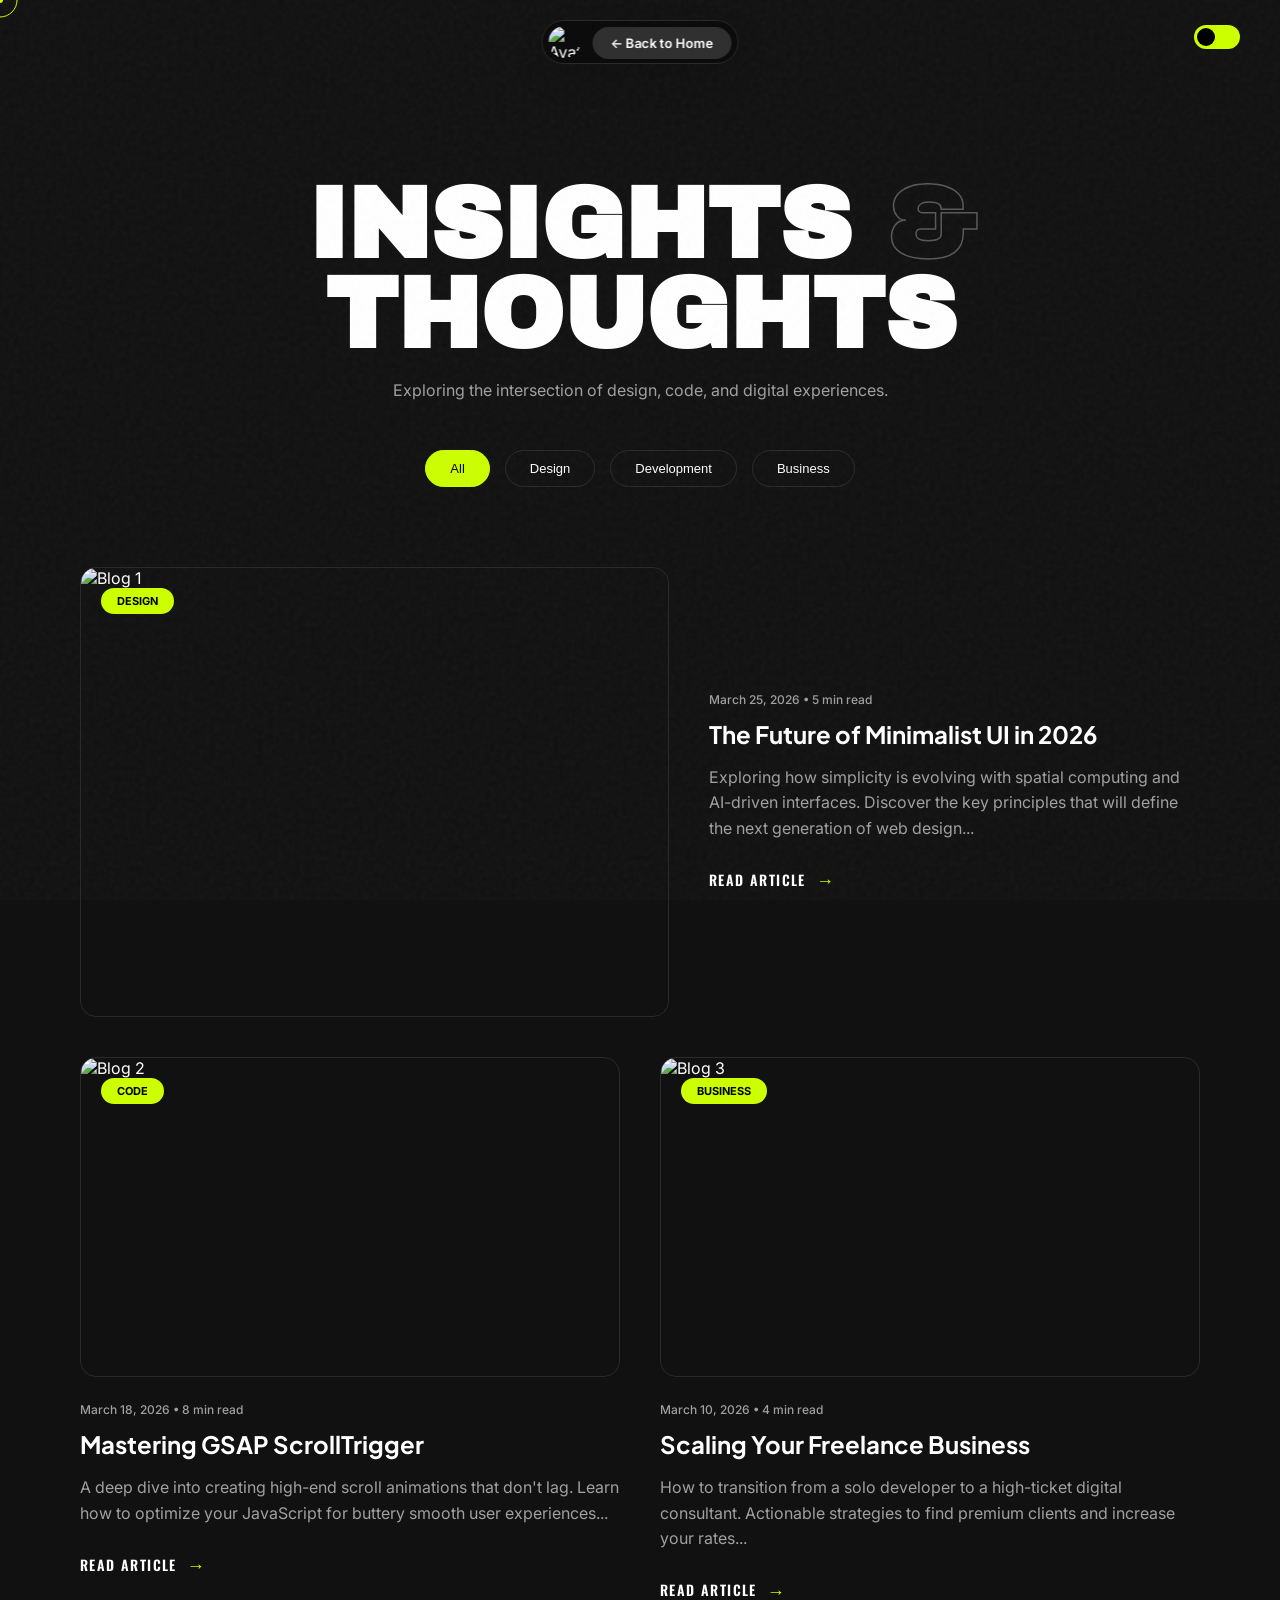
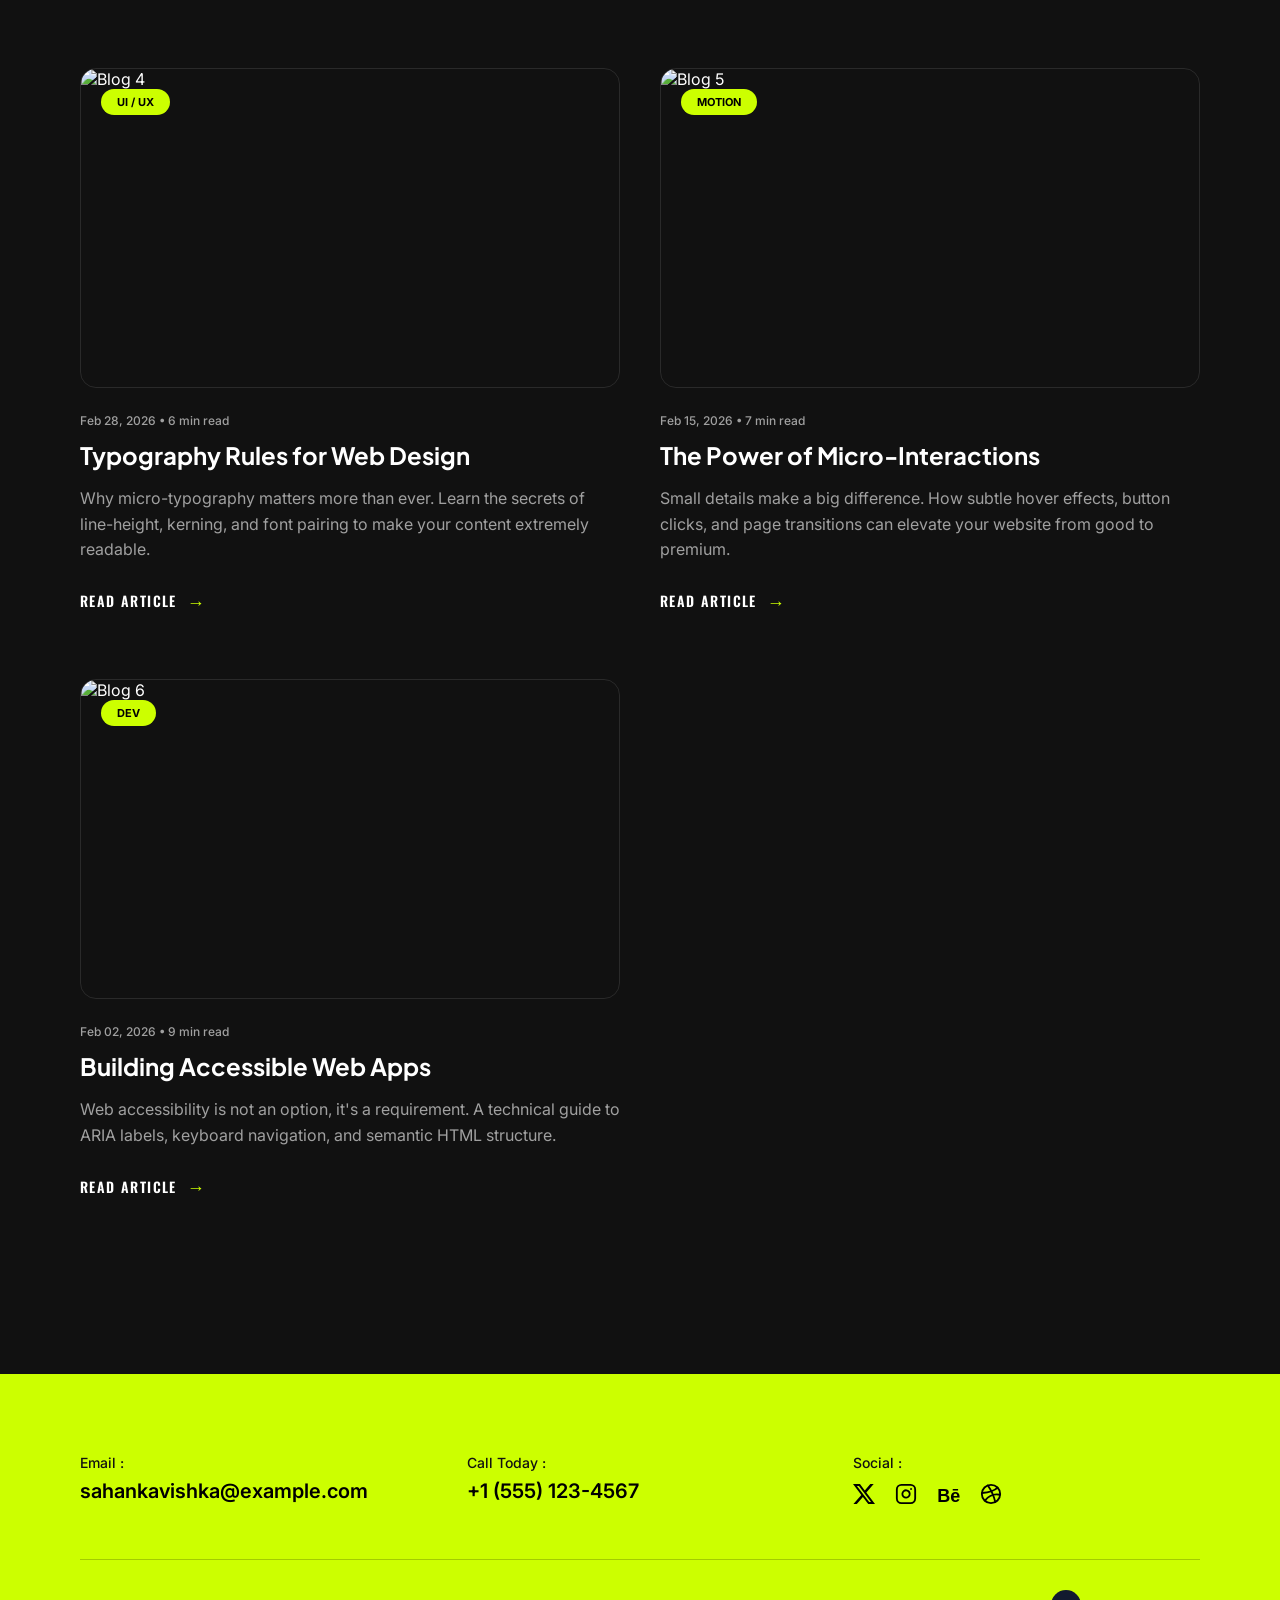
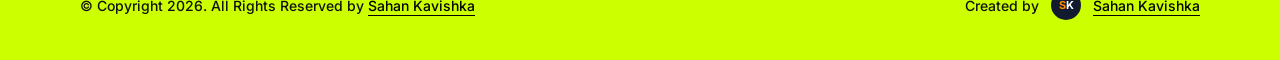
==== blog.html @ ff22c705 "version 0.1" ====
<!DOCTYPE html>
<html lang="en">
<head>
  <meta charset="UTF-8">
  <meta name="viewport" content="width=device-width, initial-scale=1.0">
  <title>Blog | Insights & Thoughts</title>
  
  <link rel="preconnect" href="https://fonts.googleapis.com" />
  <link rel="preconnect" href="https://fonts.gstatic.com" crossorigin />
  <link href="https://fonts.googleapis.com/css2?family=Archivo+Black&family=Inter:wght@400;500;600&family=Plus+Jakarta+Sans:wght@500;600;700&display=swap" rel="stylesheet">
  <link href="https://fonts.googleapis.com/css2?family=Oswald:wght@500;600&display=swap" rel="stylesheet" />
  <link rel="stylesheet" href="https://unpkg.com/lenis@1.1.13/dist/lenis.css">

  <style>
    /* ===================================================================
       1. VARIABLES & BASE STYLES
       =================================================================== */
    :root {
      --bg: #111111;
      --bg-secondary: #1A1A1A;
      --text-primary: #FFFFFF;
      --text-secondary: #A0A0A0;
      --accent: #CCFF00;
      --border: #2A2A2A;
      --nav-bg: rgba(10, 10, 10, 0.8);
      --nav-hover-bg: rgba(255, 255, 255, 0.1);
      --nav-active-bg: rgba(255, 255, 255, 0.15);
      --toggle-track: var(--accent);
      --toggle-thumb: #000000;
    }

    body.light-mode {
      --bg: #FFFFFF;
      --bg-secondary: #F5F5F5;
      --text-primary: #111111;
      --text-secondary: #555555;
      --accent: #88BB00;
      --border: #E0E0E0;
      --nav-bg: rgba(255, 255, 255, 0.8);
      --nav-hover-bg: rgba(0, 0, 0, 0.05);
      --nav-active-bg: rgba(0, 0, 0, 0.1);
      --toggle-track: #E0E0E0;
      --toggle-thumb: #FFFFFF;
    }

    *, *::before, *::after { box-sizing: border-box; margin: 0; padding: 0; }
    
    html, body { 
      background-color: var(--bg); 
      color: var(--text-primary); 
      font-family: 'Inter', sans-serif; 
      overflow-x: hidden; /* 🚨 තිරයෙන් එළියට පනින එක නවත්වනවා */
      width: 100%; 
      cursor: none !important; 
      transition: background-color 0.4s ease, color 0.4s ease; 
    }
    
    a, button { cursor: none !important; text-decoration: none; color: inherit; }
    .container { max-width: 1200px; margin: 0 auto; padding: 0 40px; width: 100%; }

    /* Background Noise */
    body::before { content: ""; position: fixed; top: 0; left: 0; width: 100vw; height: 100vh; background-image: url("data:image/svg+xml,%3Csvg viewBox='0 0 200 200' xmlns='http://www.w3.org/2000/svg'%3E%3Cfilter id='noiseFilter'%3E%3CfeTurbulence type='fractalNoise' baseFrequency='0.85' numOctaves='3' stitchTiles='stitch'/%3E%3C/filter%3E%3Crect width='100%25' height='100%25' filter='url(%23noiseFilter)' opacity='0.04'/%3E%3C/svg%3E"); pointer-events: none; z-index: 1; }

    /* ===================================================================
       2. CURSOR & THEME TOGGLE
       =================================================================== */
    #cursor { position: fixed; width: 35px; height: 35px; border: 1.5px solid var(--accent); border-radius: 50%; pointer-events: none; z-index: 999999; transform: translate(-50%, -50%); transition: width 0.3s, border-color 0.4s; }
    #cursor-dot { position: fixed; width: 6px; height: 6px; background: var(--accent); border-radius: 50%; pointer-events: none; z-index: 1000000; transform: translate(-50%, -50%); }
    .fixed-theme-toggle { position: fixed; top: 25px; right: 40px; z-index: 9999; }
    .toggle-track { width: 46px; height: 24px; background-color: var(--toggle-track); border-radius: 100px; position: relative; transition: 0.4s; }
    .toggle-thumb { width: 18px; height: 18px; background-color: var(--toggle-thumb); border-radius: 50%; position: absolute; top: 3px; left: 3px; transition: transform 0.3s, background-color 0.4s; }
    body.light-mode .toggle-thumb { transform: translateX(22px); }

    /* ===================================================================
       3. NAVBARS
       =================================================================== */
    .nav-full, .nav-compact { position: fixed; top: 20px; left: 50%; transform: translateX(-50%); background: var(--nav-bg); backdrop-filter: blur(20px); -webkit-backdrop-filter: blur(20px); border: 1px solid var(--border); border-radius: 100px; display: flex; align-items: center; z-index: 9999; box-shadow: 0 15px 35px rgba(0, 0, 0, 0.1); transition: 0.4s; }
    .nav-full { padding: 5px 6px; gap: 12px; }
    .nav-compact { padding: 5px 14px 5px 6px; gap: 12px; opacity: 0; pointer-events: none; }
    .nav-avatar { width: 32px; height: 32px; border-radius: 50%; overflow: hidden; }
    .nav-avatar img { width: 100%; height: 100%; object-fit: cover; }
    .nav-links a { font-family: 'Inter', sans-serif; font-size: 13px; font-weight: 600; color: var(--text-primary); padding: 8px 18px; border-radius: 100px; transition: 0.3s; }
    .nav-links a:hover { background: var(--nav-hover-bg); }
    .nav-links a.active { background: var(--nav-active-bg); }
    .nav-status { font-size: 12.5px; font-weight: 600; color: var(--text-primary); display: flex; align-items: center; gap: 8px; }
    .status-dot { width: 7px; height: 7px; background: var(--accent); border-radius: 50%; box-shadow: 0 0 10px var(--accent); }

    /* ===================================================================
       4. BLOG HERO
       =================================================================== */
    .blog-hero { padding: 180px 0 80px; text-align: center; }
    .blog-main-title { font-family: 'Archivo Black', sans-serif; font-size: clamp(35px, 8vw, 100px); line-height: 0.9; margin-bottom: 20px; color: var(--text-primary); }
    .text-outline { -webkit-text-stroke: 1.5px rgba(255, 255, 255, 0.3); color: transparent !important; transition: 0.4s; }
    body.light-mode .text-outline { -webkit-text-stroke: 2px rgba(0, 0, 0, 0.8); }
    .blog-hero-sub { color: var(--text-secondary); max-width: 500px; margin: 0 auto 50px; font-size: 16px; }
    .blog-filters { display: flex; justify-content: center; gap: 15px; flex-wrap: wrap; }
    .filter-btn { padding: 10px 24px; border-radius: 50px; border: 1px solid var(--border); background: transparent; color: var(--text-primary); font-size: 13px; font-weight: 500; transition: all 0.3s; }
    .filter-btn:hover, .filter-btn.active { background: var(--accent); color: #000 !important; border-color: var(--accent); }

    /* ===================================================================
       5. BLOG GRID (Now with 6 Posts & Fixed Scroll)
       =================================================================== */
    .blog-grid-section { padding-bottom: 100px; position: relative; z-index: 2; width: 100%; }
    .blog-grid { display: grid; grid-template-columns: repeat(2, 1fr); gap: 40px; width: 100%; }
    .blog-card { display: flex; flex-direction: column; transition: 0.4s; width: 100%; }
    .blog-card:hover { transform: translateY(-5px); }
    .blog-card.featured { grid-column: span 2; display: grid; grid-template-columns: 1.2fr 1fr; gap: 40px; align-items: center; }
    
    .blog-img-wrap { width: 100%; height: 320px; border-radius: 16px; overflow: hidden; position: relative; border: 1px solid var(--border); transition: 0.4s; }
    .blog-card.featured .blog-img-wrap { height: 450px; }
    .blog-img-wrap img { width: 100%; height: 100%; object-fit: cover; transition: 0.8s ease; }
    .blog-card:hover img { transform: scale(1.05); }
    
    .blog-tag { position: absolute; top: 20px; left: 20px; background: var(--accent); color: #000 !important; padding: 6px 16px; border-radius: 50px; font-size: 11px; font-weight: 700; text-transform: uppercase; }
    
    .blog-info { padding: 25px 0; width: 100%; }
    .blog-date { font-size: 12px; color: var(--text-secondary); margin-bottom: 12px; display: block; font-weight: 500; }
    .blog-title { font-family: 'Plus Jakarta Sans', sans-serif; font-size: 24px; font-weight: 700; line-height: 1.3; margin-bottom: 15px; transition: 0.3s; word-wrap: break-word; color: var(--text-primary); }
    .blog-card:hover .blog-title { color: var(--accent); }
    .blog-excerpt { color: var(--text-secondary); margin-bottom: 25px; line-height: 1.6; display: -webkit-box; -webkit-line-clamp: 3; line-clamp: 3; -webkit-box-orient: vertical; overflow: hidden; }
    .read-more-btn { font-family: 'Oswald', sans-serif; font-size: 14px; font-weight: 600; text-transform: uppercase; letter-spacing: 0.1em; display: inline-flex; align-items: center; gap: 10px; color: var(--text-primary); }
    .read-more-btn span { color: var(--accent); transition: transform 0.3s; font-size: 18px; }
    .read-more-btn:hover span { transform: translateX(8px); }

    /* ===================================================================
       6. FULL PREMIUM FOOTER
       =================================================================== */
    .footer-neon { background-color: var(--accent); color: #111 !important; padding: 80px 0 40px; position: relative; z-index: 2; margin-top: 50px; display: block; }
    .footer-neon p, .footer-neon span { color: #111 !important; }
    .footer-top-grid { display: grid; grid-template-columns: repeat(3, 1fr); gap: 40px; margin-bottom: 50px; }
    .footer-block { display: flex; flex-direction: column; gap: 8px; }
    .footer-label { font-size: 14px; color: rgba(0, 0, 0, 0.6) !important; font-weight: 500; }
    .footer-link { font-size: 20px; font-weight: 600; color: #000 !important; transition: opacity 0.3s ease; }
    .footer-link:hover { opacity: 0.6; }
    
    .footer-social-icons { display: flex; gap: 20px; align-items: center; margin-top: 4px; }
    .footer-social-icons a { color: #000 !important; transition: transform 0.3s ease; }
    .footer-social-icons a:hover { transform: translateY(-4px); }
    
    .footer-divider { width: 100%; height: 1px; background-color: rgba(0, 0, 0, 0.2); margin-bottom: 30px; }
    .footer-bottom-flex { display: flex; justify-content: space-between; align-items: center; flex-wrap: wrap; gap: 20px; }
    .footer-copy, .footer-creator { font-size: 14px; font-weight: 500; margin-bottom: 0 !important; }
    .footer-copy a, .footer-creator a { color: #000 !important; text-decoration: underline; text-underline-offset: 4px; transition: 0.3s; }
    .footer-copy a:hover, .footer-creator a:hover { opacity: 0.6; }
    .footer-creator { display: flex; align-items: center; gap: 12px; }
    .creator-badge { width: 30px; height: 30px; background-color: #121A2F; color: #fff !important; border-radius: 50%; display: flex; align-items: center; justify-content: center; font-size: 11px; font-weight: 700; }
    .creator-badge span { color: #FF8A00 !important; }

    /* ===================================================================
       7. MOBILE FIXES (Scroll Fix included)
       =================================================================== */
    @media (max-width: 900px) {
      .blog-grid { grid-template-columns: 1fr !important; gap: 60px; }
      .blog-card.featured { grid-template-columns: 1fr !important; gap: 20px; grid-column: auto; }
      .blog-card.featured .blog-img-wrap { height: 300px; }
      .footer-top-grid { grid-template-columns: 1fr; }
      .footer-bottom-flex { flex-direction: column; align-items: flex-start; }
    }

    @media (max-width: 768px) {
      #cursor, #cursor-dot { display: none !important; }
      html, body, a, button { cursor: auto !important; }
      .container { padding: 0 20px; }
      
      .fixed-theme-toggle { top: 85px !important; right: 20px !important; transform: scale(0.9); }
      .nav-full { padding: 5px 14px; width: auto; justify-content: space-between; }
      .nav-links a { font-size: 13px; padding: 8px 16px; }
      
      .blog-hero { padding-top: 140px; padding-bottom: 50px; }
      .blog-main-title { font-size: 36px !important; line-height: 1.1; }
      
      .blog-img-wrap { height: 220px; width: 100%; }
      .blog-title { font-size: 20px; }
      
      /* 🚨 Scroll Issue Fixed: Removed 'overflow: hidden' from .blog-grid here */
    }
  </style>
</head>
<body>

  <div id="cursor"></div>
  <div id="cursor-dot"></div>

  <div class="fixed-theme-toggle">
    <div class="toggle-track" id="themeToggle"> 
      <div class="toggle-thumb"></div>
    </div>
  </div>

  <nav class="nav-full" id="nav-full">
    <div class="nav-avatar">
      <img src="https://images.unsplash.com/photo-1599566150163-29194dcaad36?w=100" alt="Avatar">
    </div>
    <div class="nav-links">
      <a href="index.html" class="active">← Back to Home</a>
    </div>
  </nav>

  <nav class="nav-compact" id="nav-compact">
    <div class="nav-avatar">
      <img src="https://images.unsplash.com/photo-1599566150163-29194dcaad36?w=100" alt="Avatar">
    </div>
    <div class="nav-status">
      Available for work <span class="status-dot"></span>
    </div>
  </nav>

  <section class="blog-hero">
    <div class="container">
      <h1 class="blog-main-title">INSIGHTS <span class="text-outline">&</span><br>THOUGHTS</h1>
      <p class="blog-hero-sub">Exploring the intersection of design, code, and digital experiences.</p>
      
      <div class="blog-filters">
        <button class="filter-btn active">All</button>
        <button class="filter-btn">Design</button>
        <button class="filter-btn">Development</button>
        <button class="filter-btn">Business</button>
      </div>
    </div>
  </section>

  <section class="blog-grid-section">
    <div class="container">
      <div class="blog-grid">
        
        <article class="blog-card featured">
          <div class="blog-img-wrap">
            <img src="https://images.unsplash.com/photo-1558655146-d09347e92766?w=1200" alt="Blog 1">
            <span class="blog-tag">Design</span>
          </div>
          <div class="blog-info">
            <span class="blog-date">March 25, 2026 • 5 min read</span>
            <h2 class="blog-title">The Future of Minimalist UI in 2026</h2>
            <p class="blog-excerpt">Exploring how simplicity is evolving with spatial computing and AI-driven interfaces. Discover the key principles that will define the next generation of web design...</p>
            <a href="#" class="read-more-btn">Read Article <span>&#8594;</span></a>
          </div>
        </article>

        <article class="blog-card">
          <div class="blog-img-wrap">
            <img src="https://images.unsplash.com/photo-1498050108023-c5249f4df085?w=800" alt="Blog 2">
            <span class="blog-tag">Code</span>
          </div>
          <div class="blog-info">
            <span class="blog-date">March 18, 2026 • 8 min read</span>
            <h2 class="blog-title">Mastering GSAP ScrollTrigger</h2>
            <p class="blog-excerpt">A deep dive into creating high-end scroll animations that don't lag. Learn how to optimize your JavaScript for buttery smooth user experiences...</p>
            <a href="#" class="read-more-btn">Read Article <span>&#8594;</span></a>
          </div>
        </article>

        <article class="blog-card">
          <div class="blog-img-wrap">
            <img src="https://images.unsplash.com/photo-1559028012-481c04fa702d?w=800" alt="Blog 3">
            <span class="blog-tag">Business</span>
          </div>
          <div class="blog-info">
            <span class="blog-date">March 10, 2026 • 4 min read</span>
            <h2 class="blog-title">Scaling Your Freelance Business</h2>
            <p class="blog-excerpt">How to transition from a solo developer to a high-ticket digital consultant. Actionable strategies to find premium clients and increase your rates...</p>
            <a href="#" class="read-more-btn">Read Article <span>&#8594;</span></a>
          </div>
        </article>

        <article class="blog-card">
          <div class="blog-img-wrap">
            <img src="https://images.unsplash.com/photo-1561070791-2526d30994b5?w=800" alt="Blog 4">
            <span class="blog-tag">UI / UX</span>
          </div>
          <div class="blog-info">
            <span class="blog-date">Feb 28, 2026 • 6 min read</span>
            <h2 class="blog-title">Typography Rules for Web Design</h2>
            <p class="blog-excerpt">Why micro-typography matters more than ever. Learn the secrets of line-height, kerning, and font pairing to make your content extremely readable.</p>
            <a href="#" class="read-more-btn">Read Article <span>&#8594;</span></a>
          </div>
        </article>

        <article class="blog-card">
          <div class="blog-img-wrap">
            <img src="https://images.unsplash.com/photo-1551288049-bebda4e38f71?w=800" alt="Blog 5">
            <span class="blog-tag">Motion</span>
          </div>
          <div class="blog-info">
            <span class="blog-date">Feb 15, 2026 • 7 min read</span>
            <h2 class="blog-title">The Power of Micro-Interactions</h2>
            <p class="blog-excerpt">Small details make a big difference. How subtle hover effects, button clicks, and page transitions can elevate your website from good to premium.</p>
            <a href="#" class="read-more-btn">Read Article <span>&#8594;</span></a>
          </div>
        </article>

        <article class="blog-card">
          <div class="blog-img-wrap">
            <img src="https://images.unsplash.com/photo-1517694712202-14dd9538aa97?w=800" alt="Blog 6">
            <span class="blog-tag">Dev</span>
          </div>
          <div class="blog-info">
            <span class="blog-date">Feb 02, 2026 • 9 min read</span>
            <h2 class="blog-title">Building Accessible Web Apps</h2>
            <p class="blog-excerpt">Web accessibility is not an option, it's a requirement. A technical guide to ARIA labels, keyboard navigation, and semantic HTML structure.</p>
            <a href="#" class="read-more-btn">Read Article <span>&#8594;</span></a>
          </div>
        </article>

      </div>
    </div>
  </section>

  <footer class="footer-neon">
    <div class="container">
      
      <div class="footer-top-grid">
        <div class="footer-block">
          <span class="footer-label">Email :</span>
          <a href="mailto:sahankavishka@example.com" class="footer-link">sahankavishka@example.com</a>
        </div>
        
        <div class="footer-block">
          <span class="footer-label">Call Today :</span>
          <a href="tel:+15551234567" class="footer-link">+1 (555) 123-4567</a>
        </div>
        
        <div class="footer-block">
          <span class="footer-label">Social :</span>
          <div class="footer-social-icons">
            <a href="#" aria-label="X (Twitter)">
              <svg width="22" height="22" viewBox="0 0 24 24" fill="currentColor"><path d="M18.901 1.153h3.68l-8.04 9.19L24 22.846h-7.406l-5.8-7.584-6.638 7.584H.474l8.6-9.83L0 1.154h7.594l5.243 6.932ZM17.61 20.644h2.039L6.486 3.24H4.298Z"/></svg>
            </a>
            <a href="#" aria-label="Instagram">
              <svg width="22" height="22" viewBox="0 0 24 24" fill="none" stroke="currentColor" stroke-width="2" stroke-linecap="round" stroke-linejoin="round"><rect x="2" y="2" width="20" height="20" rx="5" ry="5"></rect><path d="M16 11.37A4 4 0 1 1 12.63 8 4 4 0 0 1 16 11.37z"></path><line x1="17.5" y1="6.5" x2="17.51" y2="6.5"></line></svg>
            </a>
            <a href="#" aria-label="Behance" style="font-weight: 800; font-size: 18px; font-family: sans-serif; text-decoration: none;">Bē</a>
            <a href="#" aria-label="Dribbble">
              <svg width="22" height="22" viewBox="0 0 24 24" fill="none" stroke="currentColor" stroke-width="2" stroke-linecap="round" stroke-linejoin="round"><circle cx="12" cy="12" r="10"></circle><path d="M8.56 2.75c4.37 6.03 6.02 9.42 8.03 17.72"></path><path d="M19.13 5.09C15.22 9.14 10 10.44 2.25 10.94"></path><path d="M21.75 12.84c-6.62-1.41-12.14 1-16.38 6.32"></path></svg>
            </a>
          </div>
        </div>
      </div>

      <div class="footer-divider"></div>

      <div class="footer-bottom-flex">
        <p class="footer-copy">© Copyright 2026. All Rights Reserved by <a href="#">Sahan Kavishka</a></p>
        <div class="footer-creator">
          <span>Created by</span>
          <div class="creator-badge"><span>S</span>K</div>
          <a href="#">Sahan Kavishka</a>
        </div>
      </div>

    </div>
  </footer>

  <script src="https://unpkg.com/split-type"></script>
  <script src="https://cdnjs.cloudflare.com/ajax/libs/gsap/3.12.5/gsap.min.js"></script>
  <script src="https://cdnjs.cloudflare.com/ajax/libs/gsap/3.12.5/ScrollTrigger.min.js"></script>
  <script src="https://unpkg.com/lenis@1.1.13/dist/lenis.min.js"></script>

  <script>
    // 1. Initialize Lenis Smooth Scroll
    const lenis = new Lenis({ autoRaf: true, duration: 1.2, easing: (t) => Math.min(1, 1.001 - Math.pow(2, -10 * t)) });
    lenis.on('scroll', ScrollTrigger.update);
    gsap.ticker.add((time) => { lenis.raf(time * 1000) });
    gsap.ticker.lagSmoothing(0, 0);

    // 2. Custom Cursor
    const cursor = document.getElementById('cursor');
    const cursorDot = document.getElementById('cursor-dot');
    if(window.innerWidth > 768 && cursor && cursorDot) {
      window.addEventListener('mousemove', (e) => {
        gsap.to(cursorDot, { x: e.clientX, y: e.clientY, duration: 0.1, ease: "power2.out" });
        gsap.to(cursor, { x: e.clientX, y: e.clientY, duration: 0.5, ease: "power3.out" });
      });
      document.querySelectorAll('a, button').forEach(el => {
        el.addEventListener('mouseenter', () => { gsap.to(cursor, { scale: 1.6, backgroundColor: "rgba(204, 255, 0, 0.1)", borderColor: "transparent", duration: 0.3 }); });
        el.addEventListener('mouseleave', () => { gsap.to(cursor, { scale: 1, backgroundColor: "transparent", borderColor: "var(--accent)", duration: 0.3 }); });
      });
    }

    // 3. Theme Toggle Logic
    const themeToggle = document.getElementById('themeToggle');
    let isLightMode = localStorage.getItem('theme') === 'light';
    if (isLightMode) { document.body.classList.add('light-mode'); }
    
    themeToggle.addEventListener('click', () => {
      isLightMode = !isLightMode;
      if (isLightMode) {
        document.body.classList.add('light-mode');
        localStorage.setItem('theme', 'light');
      } else {
        document.body.classList.remove('light-mode');
        localStorage.setItem('theme', 'dark');
      }
    });

    // 4. Navbar Logic
    const navFull = document.getElementById('nav-full');
    const navCompact = document.getElementById('nav-compact');
    gsap.set([navFull, navCompact], { xPercent: -50, left: "50%" });
    gsap.set(navCompact, { y: -100, autoAlpha: 0 });
    gsap.fromTo(navFull, { y: -100, opacity: 0 }, { y: 0, opacity: 1, duration: 1.5, ease: 'expo.out', delay: 0.2 });

    ScrollTrigger.create({
      start: 'top top', end: 99999,
      onUpdate: (self) => {
        if (window.scrollY < 50) {
          gsap.to(navFull, { y: 0, autoAlpha: 1, duration: 0.5, ease: 'expo.out', overwrite: 'auto' });
          gsap.to(navCompact, { y: -100, autoAlpha: 0, duration: 0.5, ease: 'expo.out', overwrite: 'auto' });
        } else if (self.direction === 1) { 
          gsap.to(navFull, { y: -100, autoAlpha: 0, duration: 0.5, ease: 'expo.out', overwrite: 'auto' });
          gsap.to(navCompact, { y: 0, autoAlpha: 1, duration: 0.5, ease: 'expo.out', overwrite: 'auto' });
        } else if (self.direction === -1) { 
          gsap.to(navFull, { y: 0, autoAlpha: 1, duration: 0.5, ease: 'expo.out', overwrite: 'auto' });
          gsap.to(navCompact, { y: -100, autoAlpha: 0, duration: 0.5, ease: 'expo.out', overwrite: 'auto' });
        }
      }
    });

    // 5. Entrance Animations
    window.addEventListener("load", () => {
      const title = new SplitType('.blog-main-title', { types: 'chars' });
      gsap.from(title.chars, { y: 60, opacity: 0, rotateX: -80, stagger: 0.03, duration: 1, ease: 'expo.out', delay: 0.2 });
      gsap.from('.blog-hero-sub, .blog-filters', { opacity: 0, y: 20, duration: 1, stagger: 0.2, ease: 'power2.out', delay: 0.6 });
      
      gsap.from('.blog-card', {
        scrollTrigger: { trigger: '.blog-grid', start: 'top 85%' },
        y: 60, opacity: 0, stagger: 0.15, duration: 1.2, ease: 'power3.out'
      });
    });
  </script>
</body>
</html>
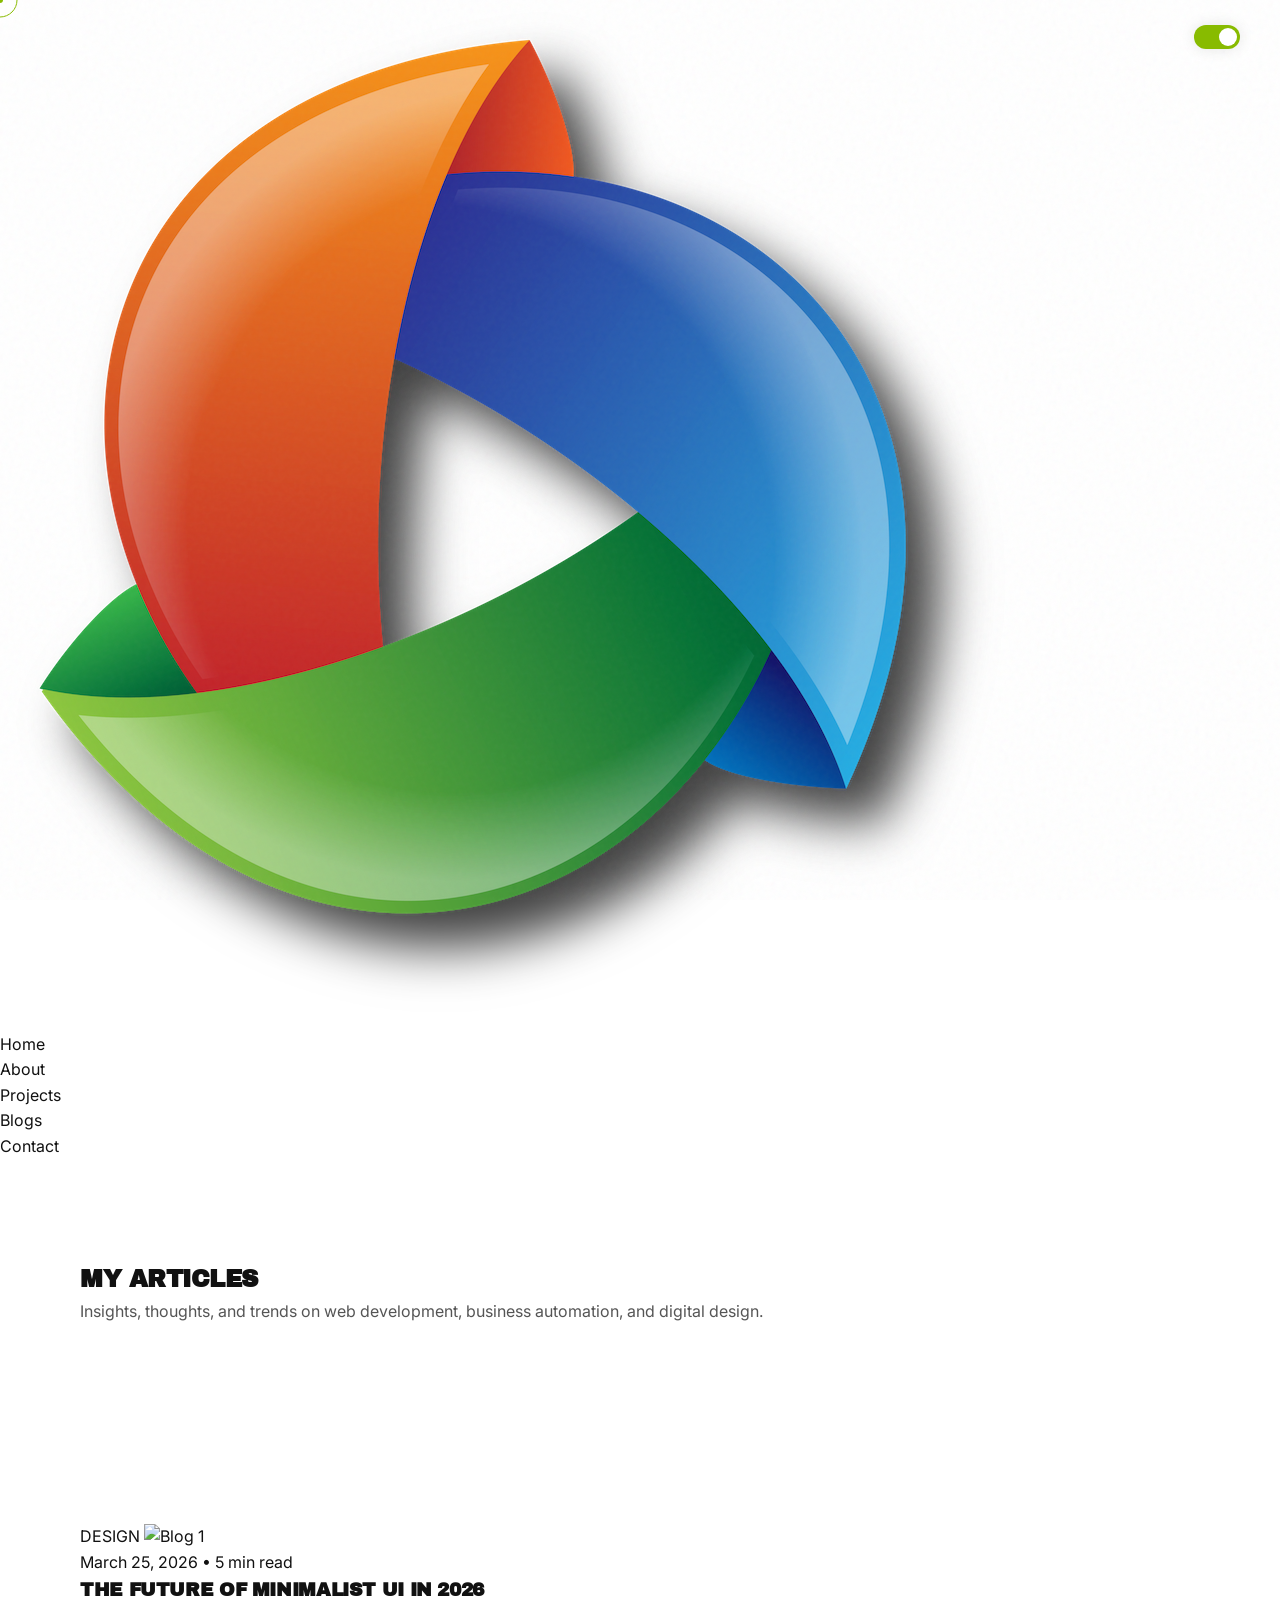
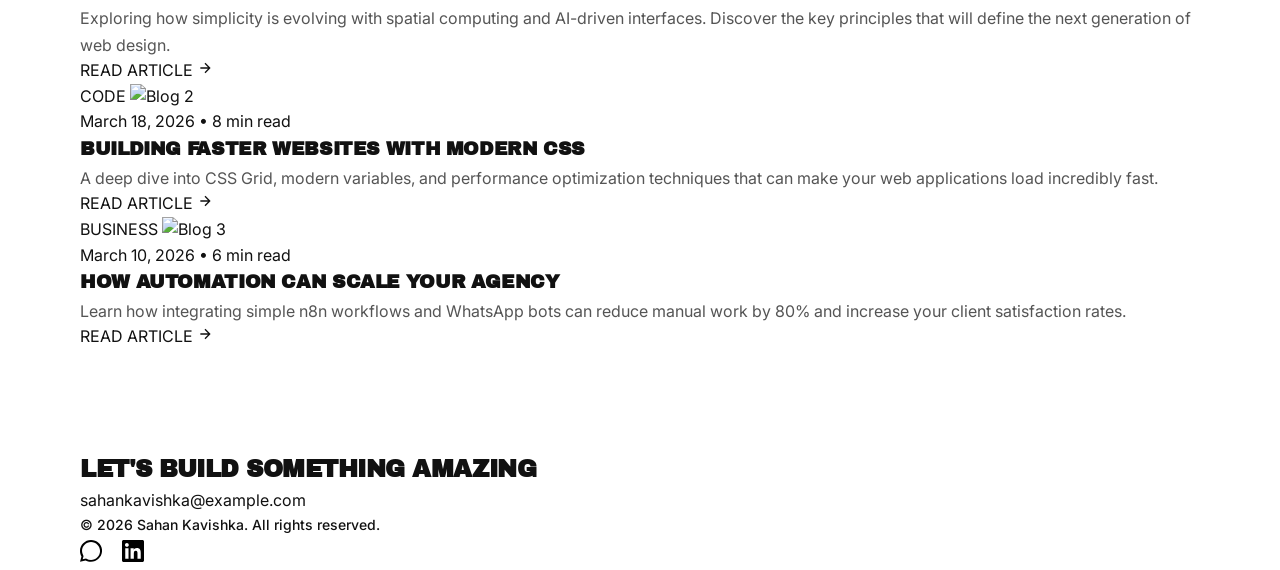
==== commit c7f65f7a: "Update blog.html" ====
--- a/blog.html
+++ b/blog.html
@@ -1,431 +1,121 @@
-<!DOCTYPE html>
-<html lang="en">
-<head>
-  <meta charset="UTF-8">
-  <meta name="viewport" content="width=device-width, initial-scale=1.0">
-  <title>Blog | Insights & Thoughts</title>
-  
-  <link rel="preconnect" href="https://fonts.googleapis.com" />
-  <link rel="preconnect" href="https://fonts.gstatic.com" crossorigin />
-  <link href="https://fonts.googleapis.com/css2?family=Archivo+Black&family=Inter:wght@400;500;600&family=Plus+Jakarta+Sans:wght@500;600;700&display=swap" rel="stylesheet">
-  <link href="https://fonts.googleapis.com/css2?family=Oswald:wght@500;600&display=swap" rel="stylesheet" />
-  <link rel="stylesheet" href="https://unpkg.com/lenis@1.1.13/dist/lenis.css">
-
-  <style>
-    /* ===================================================================
-       1. VARIABLES & BASE STYLES
-       =================================================================== */
-    :root {
-      --bg: #111111;
-      --bg-secondary: #1A1A1A;
-      --text-primary: #FFFFFF;
-      --text-secondary: #A0A0A0;
-      --accent: #CCFF00;
-      --border: #2A2A2A;
-      --nav-bg: rgba(10, 10, 10, 0.8);
-      --nav-hover-bg: rgba(255, 255, 255, 0.1);
-      --nav-active-bg: rgba(255, 255, 255, 0.15);
-      --toggle-track: var(--accent);
-      --toggle-thumb: #000000;
-    }
-
-    body.light-mode {
-      --bg: #FFFFFF;
-      --bg-secondary: #F5F5F5;
-      --text-primary: #111111;
-      --text-secondary: #555555;
-      --accent: #88BB00;
-      --border: #E0E0E0;
-      --nav-bg: rgba(255, 255, 255, 0.8);
-      --nav-hover-bg: rgba(0, 0, 0, 0.05);
-      --nav-active-bg: rgba(0, 0, 0, 0.1);
-      --toggle-track: #E0E0E0;
-      --toggle-thumb: #FFFFFF;
-    }
-
-    *, *::before, *::after { box-sizing: border-box; margin: 0; padding: 0; }
-    
-    html, body { 
-      background-color: var(--bg); 
-      color: var(--text-primary); 
-      font-family: 'Inter', sans-serif; 
-      overflow-x: hidden; /* 🚨 තිරයෙන් එළියට පනින එක නවත්වනවා */
-      width: 100%; 
-      cursor: none !important; 
-      transition: background-color 0.4s ease, color 0.4s ease; 
-    }
-    
-    a, button { cursor: none !important; text-decoration: none; color: inherit; }
-    .container { max-width: 1200px; margin: 0 auto; padding: 0 40px; width: 100%; }
-
-    /* Background Noise */
-    body::before { content: ""; position: fixed; top: 0; left: 0; width: 100vw; height: 100vh; background-image: url("data:image/svg+xml,%3Csvg viewBox='0 0 200 200' xmlns='http://www.w3.org/2000/svg'%3E%3Cfilter id='noiseFilter'%3E%3CfeTurbulence type='fractalNoise' baseFrequency='0.85' numOctaves='3' stitchTiles='stitch'/%3E%3C/filter%3E%3Crect width='100%25' height='100%25' filter='url(%23noiseFilter)' opacity='0.04'/%3E%3C/svg%3E"); pointer-events: none; z-index: 1; }
-
-    /* ===================================================================
-       2. CURSOR & THEME TOGGLE
-       =================================================================== */
-    #cursor { position: fixed; width: 35px; height: 35px; border: 1.5px solid var(--accent); border-radius: 50%; pointer-events: none; z-index: 999999; transform: translate(-50%, -50%); transition: width 0.3s, border-color 0.4s; }
-    #cursor-dot { position: fixed; width: 6px; height: 6px; background: var(--accent); border-radius: 50%; pointer-events: none; z-index: 1000000; transform: translate(-50%, -50%); }
-    .fixed-theme-toggle { position: fixed; top: 25px; right: 40px; z-index: 9999; }
-    .toggle-track { width: 46px; height: 24px; background-color: var(--toggle-track); border-radius: 100px; position: relative; transition: 0.4s; }
-    .toggle-thumb { width: 18px; height: 18px; background-color: var(--toggle-thumb); border-radius: 50%; position: absolute; top: 3px; left: 3px; transition: transform 0.3s, background-color 0.4s; }
-    body.light-mode .toggle-thumb { transform: translateX(22px); }
-
-    /* ===================================================================
-       3. NAVBARS
-       =================================================================== */
-    .nav-full, .nav-compact { position: fixed; top: 20px; left: 50%; transform: translateX(-50%); background: var(--nav-bg); backdrop-filter: blur(20px); -webkit-backdrop-filter: blur(20px); border: 1px solid var(--border); border-radius: 100px; display: flex; align-items: center; z-index: 9999; box-shadow: 0 15px 35px rgba(0, 0, 0, 0.1); transition: 0.4s; }
-    .nav-full { padding: 5px 6px; gap: 12px; }
-    .nav-compact { padding: 5px 14px 5px 6px; gap: 12px; opacity: 0; pointer-events: none; }
-    .nav-avatar { width: 32px; height: 32px; border-radius: 50%; overflow: hidden; }
-    .nav-avatar img { width: 100%; height: 100%; object-fit: cover; }
-    .nav-links a { font-family: 'Inter', sans-serif; font-size: 13px; font-weight: 600; color: var(--text-primary); padding: 8px 18px; border-radius: 100px; transition: 0.3s; }
-    .nav-links a:hover { background: var(--nav-hover-bg); }
-    .nav-links a.active { background: var(--nav-active-bg); }
-    .nav-status { font-size: 12.5px; font-weight: 600; color: var(--text-primary); display: flex; align-items: center; gap: 8px; }
-    .status-dot { width: 7px; height: 7px; background: var(--accent); border-radius: 50%; box-shadow: 0 0 10px var(--accent); }
-
-    /* ===================================================================
-       4. BLOG HERO
-       =================================================================== */
-    .blog-hero { padding: 180px 0 80px; text-align: center; }
-    .blog-main-title { font-family: 'Archivo Black', sans-serif; font-size: clamp(35px, 8vw, 100px); line-height: 0.9; margin-bottom: 20px; color: var(--text-primary); }
-    .text-outline { -webkit-text-stroke: 1.5px rgba(255, 255, 255, 0.3); color: transparent !important; transition: 0.4s; }
-    body.light-mode .text-outline { -webkit-text-stroke: 2px rgba(0, 0, 0, 0.8); }
-    .blog-hero-sub { color: var(--text-secondary); max-width: 500px; margin: 0 auto 50px; font-size: 16px; }
-    .blog-filters { display: flex; justify-content: center; gap: 15px; flex-wrap: wrap; }
-    .filter-btn { padding: 10px 24px; border-radius: 50px; border: 1px solid var(--border); background: transparent; color: var(--text-primary); font-size: 13px; font-weight: 500; transition: all 0.3s; }
-    .filter-btn:hover, .filter-btn.active { background: var(--accent); color: #000 !important; border-color: var(--accent); }
-
-    /* ===================================================================
-       5. BLOG GRID (Now with 6 Posts & Fixed Scroll)
-       =================================================================== */
-    .blog-grid-section { padding-bottom: 100px; position: relative; z-index: 2; width: 100%; }
-    .blog-grid { display: grid; grid-template-columns: repeat(2, 1fr); gap: 40px; width: 100%; }
-    .blog-card { display: flex; flex-direction: column; transition: 0.4s; width: 100%; }
-    .blog-card:hover { transform: translateY(-5px); }
-    .blog-card.featured { grid-column: span 2; display: grid; grid-template-columns: 1.2fr 1fr; gap: 40px; align-items: center; }
-    
-    .blog-img-wrap { width: 100%; height: 320px; border-radius: 16px; overflow: hidden; position: relative; border: 1px solid var(--border); transition: 0.4s; }
-    .blog-card.featured .blog-img-wrap { height: 450px; }
-    .blog-img-wrap img { width: 100%; height: 100%; object-fit: cover; transition: 0.8s ease; }
-    .blog-card:hover img { transform: scale(1.05); }
-    
-    .blog-tag { position: absolute; top: 20px; left: 20px; background: var(--accent); color: #000 !important; padding: 6px 16px; border-radius: 50px; font-size: 11px; font-weight: 700; text-transform: uppercase; }
-    
-    .blog-info { padding: 25px 0; width: 100%; }
-    .blog-date { font-size: 12px; color: var(--text-secondary); margin-bottom: 12px; display: block; font-weight: 500; }
-    .blog-title { font-family: 'Plus Jakarta Sans', sans-serif; font-size: 24px; font-weight: 700; line-height: 1.3; margin-bottom: 15px; transition: 0.3s; word-wrap: break-word; color: var(--text-primary); }
-    .blog-card:hover .blog-title { color: var(--accent); }
-    .blog-excerpt { color: var(--text-secondary); margin-bottom: 25px; line-height: 1.6; display: -webkit-box; -webkit-line-clamp: 3; line-clamp: 3; -webkit-box-orient: vertical; overflow: hidden; }
-    .read-more-btn { font-family: 'Oswald', sans-serif; font-size: 14px; font-weight: 600; text-transform: uppercase; letter-spacing: 0.1em; display: inline-flex; align-items: center; gap: 10px; color: var(--text-primary); }
-    .read-more-btn span { color: var(--accent); transition: transform 0.3s; font-size: 18px; }
-    .read-more-btn:hover span { transform: translateX(8px); }
-
-    /* ===================================================================
-       6. FULL PREMIUM FOOTER
-       =================================================================== */
-    .footer-neon { background-color: var(--accent); color: #111 !important; padding: 80px 0 40px; position: relative; z-index: 2; margin-top: 50px; display: block; }
-    .footer-neon p, .footer-neon span { color: #111 !important; }
-    .footer-top-grid { display: grid; grid-template-columns: repeat(3, 1fr); gap: 40px; margin-bottom: 50px; }
-    .footer-block { display: flex; flex-direction: column; gap: 8px; }
-    .footer-label { font-size: 14px; color: rgba(0, 0, 0, 0.6) !important; font-weight: 500; }
-    .footer-link { font-size: 20px; font-weight: 600; color: #000 !important; transition: opacity 0.3s ease; }
-    .footer-link:hover { opacity: 0.6; }
-    
-    .footer-social-icons { display: flex; gap: 20px; align-items: center; margin-top: 4px; }
-    .footer-social-icons a { color: #000 !important; transition: transform 0.3s ease; }
-    .footer-social-icons a:hover { transform: translateY(-4px); }
-    
-    .footer-divider { width: 100%; height: 1px; background-color: rgba(0, 0, 0, 0.2); margin-bottom: 30px; }
-    .footer-bottom-flex { display: flex; justify-content: space-between; align-items: center; flex-wrap: wrap; gap: 20px; }
-    .footer-copy, .footer-creator { font-size: 14px; font-weight: 500; margin-bottom: 0 !important; }
-    .footer-copy a, .footer-creator a { color: #000 !important; text-decoration: underline; text-underline-offset: 4px; transition: 0.3s; }
-    .footer-copy a:hover, .footer-creator a:hover { opacity: 0.6; }
-    .footer-creator { display: flex; align-items: center; gap: 12px; }
-    .creator-badge { width: 30px; height: 30px; background-color: #121A2F; color: #fff !important; border-radius: 50%; display: flex; align-items: center; justify-content: center; font-size: 11px; font-weight: 700; }
-    .creator-badge span { color: #FF8A00 !important; }
-
-    /* ===================================================================
-       7. MOBILE FIXES (Scroll Fix included)
-       =================================================================== */
-    @media (max-width: 900px) {
-      .blog-grid { grid-template-columns: 1fr !important; gap: 60px; }
-      .blog-card.featured { grid-template-columns: 1fr !important; gap: 20px; grid-column: auto; }
-      .blog-card.featured .blog-img-wrap { height: 300px; }
-      .footer-top-grid { grid-template-columns: 1fr; }
-      .footer-bottom-flex { flex-direction: column; align-items: flex-start; }
-    }
-
-    @media (max-width: 768px) {
-      #cursor, #cursor-dot { display: none !important; }
-      html, body, a, button { cursor: auto !important; }
-      .container { padding: 0 20px; }
-      
-      .fixed-theme-toggle { top: 85px !important; right: 20px !important; transform: scale(0.9); }
-      .nav-full { padding: 5px 14px; width: auto; justify-content: space-between; }
-      .nav-links a { font-size: 13px; padding: 8px 16px; }
-      
-      .blog-hero { padding-top: 140px; padding-bottom: 50px; }
-      .blog-main-title { font-size: 36px !important; line-height: 1.1; }
-      
-      .blog-img-wrap { height: 220px; width: 100%; }
-      .blog-title { font-size: 20px; }
-      
-      /* 🚨 Scroll Issue Fixed: Removed 'overflow: hidden' from .blog-grid here */
-    }
-  </style>
-</head>
-<body>
-
-  <div id="cursor"></div>
-  <div id="cursor-dot"></div>
-
-  <div class="fixed-theme-toggle">
-    <div class="toggle-track" id="themeToggle"> 
-      <div class="toggle-thumb"></div>
-    </div>
-  </div>
-
-  <nav class="nav-full" id="nav-full">
-    <div class="nav-avatar">
-      <img src="https://images.unsplash.com/photo-1599566150163-29194dcaad36?w=100" alt="Avatar">
-    </div>
-    <div class="nav-links">
-      <a href="index.html" class="active">← Back to Home</a>
-    </div>
-  </nav>
-
-  <nav class="nav-compact" id="nav-compact">
-    <div class="nav-avatar">
-      <img src="https://images.unsplash.com/photo-1599566150163-29194dcaad36?w=100" alt="Avatar">
-    </div>
-    <div class="nav-status">
-      Available for work <span class="status-dot"></span>
-    </div>
-  </nav>
-
-  <section class="blog-hero">
-    <div class="container">
-      <h1 class="blog-main-title">INSIGHTS <span class="text-outline">&</span><br>THOUGHTS</h1>
-      <p class="blog-hero-sub">Exploring the intersection of design, code, and digital experiences.</p>
-      
-      <div class="blog-filters">
-        <button class="filter-btn active">All</button>
-        <button class="filter-btn">Design</button>
-        <button class="filter-btn">Development</button>
-        <button class="filter-btn">Business</button>
-      </div>
-    </div>
-  </section>
-
-  <section class="blog-grid-section">
-    <div class="container">
-      <div class="blog-grid">
-        
-        <article class="blog-card featured">
-          <div class="blog-img-wrap">
-            <img src="https://images.unsplash.com/photo-1558655146-d09347e92766?w=1200" alt="Blog 1">
-            <span class="blog-tag">Design</span>
-          </div>
-          <div class="blog-info">
-            <span class="blog-date">March 25, 2026 • 5 min read</span>
-            <h2 class="blog-title">The Future of Minimalist UI in 2026</h2>
-            <p class="blog-excerpt">Exploring how simplicity is evolving with spatial computing and AI-driven interfaces. Discover the key principles that will define the next generation of web design...</p>
-            <a href="#" class="read-more-btn">Read Article <span>&#8594;</span></a>
-          </div>
-        </article>
-
-        <article class="blog-card">
-          <div class="blog-img-wrap">
-            <img src="https://images.unsplash.com/photo-1498050108023-c5249f4df085?w=800" alt="Blog 2">
-            <span class="blog-tag">Code</span>
-          </div>
-          <div class="blog-info">
-            <span class="blog-date">March 18, 2026 • 8 min read</span>
-            <h2 class="blog-title">Mastering GSAP ScrollTrigger</h2>
-            <p class="blog-excerpt">A deep dive into creating high-end scroll animations that don't lag. Learn how to optimize your JavaScript for buttery smooth user experiences...</p>
-            <a href="#" class="read-more-btn">Read Article <span>&#8594;</span></a>
-          </div>
-        </article>
-
-        <article class="blog-card">
-          <div class="blog-img-wrap">
-            <img src="https://images.unsplash.com/photo-1559028012-481c04fa702d?w=800" alt="Blog 3">
-            <span class="blog-tag">Business</span>
-          </div>
-          <div class="blog-info">
-            <span class="blog-date">March 10, 2026 • 4 min read</span>
-            <h2 class="blog-title">Scaling Your Freelance Business</h2>
-            <p class="blog-excerpt">How to transition from a solo developer to a high-ticket digital consultant. Actionable strategies to find premium clients and increase your rates...</p>
-            <a href="#" class="read-more-btn">Read Article <span>&#8594;</span></a>
-          </div>
-        </article>
-
-        <article class="blog-card">
-          <div class="blog-img-wrap">
-            <img src="https://images.unsplash.com/photo-1561070791-2526d30994b5?w=800" alt="Blog 4">
-            <span class="blog-tag">UI / UX</span>
-          </div>
-          <div class="blog-info">
-            <span class="blog-date">Feb 28, 2026 • 6 min read</span>
-            <h2 class="blog-title">Typography Rules for Web Design</h2>
-            <p class="blog-excerpt">Why micro-typography matters more than ever. Learn the secrets of line-height, kerning, and font pairing to make your content extremely readable.</p>
-            <a href="#" class="read-more-btn">Read Article <span>&#8594;</span></a>
-          </div>
-        </article>
-
-        <article class="blog-card">
-          <div class="blog-img-wrap">
-            <img src="https://images.unsplash.com/photo-1551288049-bebda4e38f71?w=800" alt="Blog 5">
-            <span class="blog-tag">Motion</span>
-          </div>
-          <div class="blog-info">
-            <span class="blog-date">Feb 15, 2026 • 7 min read</span>
-            <h2 class="blog-title">The Power of Micro-Interactions</h2>
-            <p class="blog-excerpt">Small details make a big difference. How subtle hover effects, button clicks, and page transitions can elevate your website from good to premium.</p>
-            <a href="#" class="read-more-btn">Read Article <span>&#8594;</span></a>
-          </div>
-        </article>
-
-        <article class="blog-card">
-          <div class="blog-img-wrap">
-            <img src="https://images.unsplash.com/photo-1517694712202-14dd9538aa97?w=800" alt="Blog 6">
-            <span class="blog-tag">Dev</span>
-          </div>
-          <div class="blog-info">
-            <span class="blog-date">Feb 02, 2026 • 9 min read</span>
-            <h2 class="blog-title">Building Accessible Web Apps</h2>
-            <p class="blog-excerpt">Web accessibility is not an option, it's a requirement. A technical guide to ARIA labels, keyboard navigation, and semantic HTML structure.</p>
-            <a href="#" class="read-more-btn">Read Article <span>&#8594;</span></a>
-          </div>
-        </article>
-
-      </div>
-    </div>
-  </section>
-
-  <footer class="footer-neon">
-    <div class="container">
-      
-      <div class="footer-top-grid">
-        <div class="footer-block">
-          <span class="footer-label">Email :</span>
-          <a href="mailto:sahankavishka@example.com" class="footer-link">sahankavishka@example.com</a>
-        </div>
-        
-        <div class="footer-block">
-          <span class="footer-label">Call Today :</span>
-          <a href="tel:+15551234567" class="footer-link">+1 (555) 123-4567</a>
-        </div>
-        
-        <div class="footer-block">
-          <span class="footer-label">Social :</span>
-          <div class="footer-social-icons">
-            <a href="#" aria-label="X (Twitter)">
-              <svg width="22" height="22" viewBox="0 0 24 24" fill="currentColor"><path d="M18.901 1.153h3.68l-8.04 9.19L24 22.846h-7.406l-5.8-7.584-6.638 7.584H.474l8.6-9.83L0 1.154h7.594l5.243 6.932ZM17.61 20.644h2.039L6.486 3.24H4.298Z"/></svg>
-            </a>
-            <a href="#" aria-label="Instagram">
-              <svg width="22" height="22" viewBox="0 0 24 24" fill="none" stroke="currentColor" stroke-width="2" stroke-linecap="round" stroke-linejoin="round"><rect x="2" y="2" width="20" height="20" rx="5" ry="5"></rect><path d="M16 11.37A4 4 0 1 1 12.63 8 4 4 0 0 1 16 11.37z"></path><line x1="17.5" y1="6.5" x2="17.51" y2="6.5"></line></svg>
-            </a>
-            <a href="#" aria-label="Behance" style="font-weight: 800; font-size: 18px; font-family: sans-serif; text-decoration: none;">Bē</a>
-            <a href="#" aria-label="Dribbble">
-              <svg width="22" height="22" viewBox="0 0 24 24" fill="none" stroke="currentColor" stroke-width="2" stroke-linecap="round" stroke-linejoin="round"><circle cx="12" cy="12" r="10"></circle><path d="M8.56 2.75c4.37 6.03 6.02 9.42 8.03 17.72"></path><path d="M19.13 5.09C15.22 9.14 10 10.44 2.25 10.94"></path><path d="M21.75 12.84c-6.62-1.41-12.14 1-16.38 6.32"></path></svg>
-            </a>
-          </div>
-        </div>
-      </div>
-
-      <div class="footer-divider"></div>
-
-      <div class="footer-bottom-flex">
-        <p class="footer-copy">© Copyright 2026. All Rights Reserved by <a href="#">Sahan Kavishka</a></p>
-        <div class="footer-creator">
-          <span>Created by</span>
-          <div class="creator-badge"><span>S</span>K</div>
-          <a href="#">Sahan Kavishka</a>
-        </div>
-      </div>
-
-    </div>
-  </footer>
-
-  <script src="https://unpkg.com/split-type"></script>
-  <script src="https://cdnjs.cloudflare.com/ajax/libs/gsap/3.12.5/gsap.min.js"></script>
-  <script src="https://cdnjs.cloudflare.com/ajax/libs/gsap/3.12.5/ScrollTrigger.min.js"></script>
-  <script src="https://unpkg.com/lenis@1.1.13/dist/lenis.min.js"></script>
-
-  <script>
-    // 1. Initialize Lenis Smooth Scroll
-    const lenis = new Lenis({ autoRaf: true, duration: 1.2, easing: (t) => Math.min(1, 1.001 - Math.pow(2, -10 * t)) });
-    lenis.on('scroll', ScrollTrigger.update);
-    gsap.ticker.add((time) => { lenis.raf(time * 1000) });
-    gsap.ticker.lagSmoothing(0, 0);
-
-    // 2. Custom Cursor
-    const cursor = document.getElementById('cursor');
-    const cursorDot = document.getElementById('cursor-dot');
-    if(window.innerWidth > 768 && cursor && cursorDot) {
-      window.addEventListener('mousemove', (e) => {
-        gsap.to(cursorDot, { x: e.clientX, y: e.clientY, duration: 0.1, ease: "power2.out" });
-        gsap.to(cursor, { x: e.clientX, y: e.clientY, duration: 0.5, ease: "power3.out" });
-      });
-      document.querySelectorAll('a, button').forEach(el => {
-        el.addEventListener('mouseenter', () => { gsap.to(cursor, { scale: 1.6, backgroundColor: "rgba(204, 255, 0, 0.1)", borderColor: "transparent", duration: 0.3 }); });
-        el.addEventListener('mouseleave', () => { gsap.to(cursor, { scale: 1, backgroundColor: "transparent", borderColor: "var(--accent)", duration: 0.3 }); });
-      });
-    }
-
-    // 3. Theme Toggle Logic
-    const themeToggle = document.getElementById('themeToggle');
-    let isLightMode = localStorage.getItem('theme') === 'light';
-    if (isLightMode) { document.body.classList.add('light-mode'); }
-    
-    themeToggle.addEventListener('click', () => {
-      isLightMode = !isLightMode;
-      if (isLightMode) {
-        document.body.classList.add('light-mode');
-        localStorage.setItem('theme', 'light');
-      } else {
-        document.body.classList.remove('light-mode');
-        localStorage.setItem('theme', 'dark');
-      }
-    });
-
-    // 4. Navbar Logic
-    const navFull = document.getElementById('nav-full');
-    const navCompact = document.getElementById('nav-compact');
-    gsap.set([navFull, navCompact], { xPercent: -50, left: "50%" });
-    gsap.set(navCompact, { y: -100, autoAlpha: 0 });
-    gsap.fromTo(navFull, { y: -100, opacity: 0 }, { y: 0, opacity: 1, duration: 1.5, ease: 'expo.out', delay: 0.2 });
-
-    ScrollTrigger.create({
-      start: 'top top', end: 99999,
-      onUpdate: (self) => {
-        if (window.scrollY < 50) {
-          gsap.to(navFull, { y: 0, autoAlpha: 1, duration: 0.5, ease: 'expo.out', overwrite: 'auto' });
-          gsap.to(navCompact, { y: -100, autoAlpha: 0, duration: 0.5, ease: 'expo.out', overwrite: 'auto' });
-        } else if (self.direction === 1) { 
-          gsap.to(navFull, { y: -100, autoAlpha: 0, duration: 0.5, ease: 'expo.out', overwrite: 'auto' });
-          gsap.to(navCompact, { y: 0, autoAlpha: 1, duration: 0.5, ease: 'expo.out', overwrite: 'auto' });
-        } else if (self.direction === -1) { 
-          gsap.to(navFull, { y: 0, autoAlpha: 1, duration: 0.5, ease: 'expo.out', overwrite: 'auto' });
-          gsap.to(navCompact, { y: -100, autoAlpha: 0, duration: 0.5, ease: 'expo.out', overwrite: 'auto' });
-        }
-      }
-    });
-
-    // 5. Entrance Animations
-    window.addEventListener("load", () => {
-      const title = new SplitType('.blog-main-title', { types: 'chars' });
-      gsap.from(title.chars, { y: 60, opacity: 0, rotateX: -80, stagger: 0.03, duration: 1, ease: 'expo.out', delay: 0.2 });
-      gsap.from('.blog-hero-sub, .blog-filters', { opacity: 0, y: 20, duration: 1, stagger: 0.2, ease: 'power2.out', delay: 0.6 });
-      
-      gsap.from('.blog-card', {
-        scrollTrigger: { trigger: '.blog-grid', start: 'top 85%' },
-        y: 60, opacity: 0, stagger: 0.15, duration: 1.2, ease: 'power3.out'
-      });
-    });
-  </script>
-</body>
-</html>+<!DOCTYPE html>
+<html lang="en">
+<head>
+  <meta charset="UTF-8" />
+  <meta name="viewport" content="width=device-width, initial-scale=1.0" />
+  <title>Blogs | Sahan Kavishka</title>
+  
+  <link rel="icon" type="image/png" href="favicon-png-favicon-1024.png">
+  <link rel="apple-touch-icon" href="favicon-png-favicon-1024.png">
+
+  <link rel="preconnect" href="https://fonts.googleapis.com" />
+  <link rel="preconnect" href="https://fonts.gstatic.com" crossorigin />
+  <link href="https://fonts.googleapis.com/css2?family=Archivo+Black&family=Inter:wght@400;500;600&family=Plus+Jakarta+Sans:wght@400;500;600;700&family=Oswald:wght@500;600&display=swap" rel="stylesheet" />
+
+  <link rel="stylesheet" href="https://unpkg.com/lenis@1.1.13/dist/lenis.css">
+  <link rel="stylesheet" href="style.css" />
+</head>
+<body class="light-mode">
+
+  <div id="cursor"></div>
+  <div id="cursor-dot"></div>
+
+  <div class="fixed-theme-toggle">
+    <div class="toggle-track" id="themeToggle">
+      <div class="toggle-thumb"></div>
+    </div>
+  </div>
+
+  <header class="header">
+    <div class="header-inner">
+      <a href="index.html" class="logo">
+        <img src="favicon-png-favicon-1024.png" alt="Sahan Kavishka" class="logo-img">
+      </a>
+      <nav class="desktop-nav">
+        <ul>
+          <li><a href="index.html">Home</a></li>
+          <li><a href="index.html#about">About</a></li>
+          <li><a href="project.html">Projects</a></li>
+          <li><a href="blog.html" class="active">Blogs</a></li>
+        </ul>
+      </nav>
+      <a href="index.html#contact" class="btn-contact">Contact</a>
+    </div>
+  </header>
+
+  <main>
+    <section class="page-header">
+      <div class="container">
+        <h1 class="page-title">MY <span>ARTICLES</span></h1>
+        <p class="page-sub">Insights, thoughts, and trends on web development, business automation, and digital design.</p>
+      </div>
+    </section>
+
+    <section class="all-blogs">
+      <div class="container">
+        <div class="blog-grid">
+
+          <article class="blog-card">
+            <div class="blog-img-wrap">
+              <span class="blog-tag">DESIGN</span>
+              <img src="https://images.unsplash.com/photo-1558655146-d09347e92766?w=800" alt="Blog 1">
+            </div>
+            <div class="blog-info">
+              <div class="blog-meta">March 25, 2026 • 5 min read</div>
+              <h3 class="blog-title">The Future of Minimalist UI in 2026</h3>
+              <p class="blog-desc">Exploring how simplicity is evolving with spatial computing and AI-driven interfaces. Discover the key principles that will define the next generation of web design.</p>
+              <a href="#" class="read-more">READ ARTICLE <svg width="16" height="16" viewBox="0 0 24 24" fill="none" stroke="currentColor" stroke-width="2"><path d="M5 12h14M12 5l7 7-7 7"/></svg></a>
+            </div>
+          </article>
+
+          <article class="blog-card">
+            <div class="blog-img-wrap">
+              <span class="blog-tag">CODE</span>
+              <img src="https://images.unsplash.com/photo-1498050108023-c5249f4df085?w=800" alt="Blog 2">
+            </div>
+            <div class="blog-info">
+              <div class="blog-meta">March 18, 2026 • 8 min read</div>
+              <h3 class="blog-title">Building Faster Websites with Modern CSS</h3>
+              <p class="blog-desc">A deep dive into CSS Grid, modern variables, and performance optimization techniques that can make your web applications load incredibly fast.</p>
+              <a href="#" class="read-more">READ ARTICLE <svg width="16" height="16" viewBox="0 0 24 24" fill="none" stroke="currentColor" stroke-width="2"><path d="M5 12h14M12 5l7 7-7 7"/></svg></a>
+            </div>
+          </article>
+
+          <article class="blog-card">
+            <div class="blog-img-wrap">
+              <span class="blog-tag">BUSINESS</span>
+              <img src="https://images.unsplash.com/photo-1460925895917-afdab827c52f?w=800" alt="Blog 3">
+            </div>
+            <div class="blog-info">
+              <div class="blog-meta">March 10, 2026 • 6 min read</div>
+              <h3 class="blog-title">How Automation Can Scale Your Agency</h3>
+              <p class="blog-desc">Learn how integrating simple n8n workflows and WhatsApp bots can reduce manual work by 80% and increase your client satisfaction rates.</p>
+              <a href="#" class="read-more">READ ARTICLE <svg width="16" height="16" viewBox="0 0 24 24" fill="none" stroke="currentColor" stroke-width="2"><path d="M5 12h14M12 5l7 7-7 7"/></svg></a>
+            </div>
+          </article>
+
+        </div>
+      </div>
+    </section>
+  </main>
+
+  <footer class="footer">
+    <div class="container">
+      <div class="footer-top">
+        <h2 class="footer-heading">LET'S BUILD SOMETHING <span>AMAZING</span></h2>
+        <a href="mailto:your-email@example.com" class="footer-email">sahankavishka@example.com</a>
+      </div>
+      <div class="footer-bottom">
+        <div class="footer-copy">&copy; 2026 Sahan Kavishka. All rights reserved.</div>
+        <div class="footer-social-icons">
+            <a href="#" aria-label="WhatsApp"><svg width="22" height="22" fill="currentColor" viewBox="0 0 24 24"><path d="M12.031 0C5.395 0 0 5.394 0 12.035c0 2.12.551 4.186 1.598 6.002L.027 23.86l6.02-1.58c1.765.94 3.738 1.436 5.984 1.436 6.634 0 12.033-5.396 12.033-12.036S18.666 0 12.031 0zm0 21.683c-1.77 0-3.5-.47-5.015-1.358l-.36-.215-3.727.978.995-3.633-.235-.376A9.97 9.97 0 0 1 2.203 12.04c0-5.42 4.414-9.837 9.828-9.837 5.414 0 9.828 4.417 9.828 9.837s-4.414 9.837-9.828 9.837z"/></svg></a>
+            <a href="#" aria-label="LinkedIn"><svg width="22" height="22" fill="currentColor" viewBox="0 0 24 24"><path d="M20.447 20.452h-3.554v-5.569c0-1.328-.027-3.037-1.852-3.037-1.853 0-2.136 1.445-2.136 2.939v5.667H9.351V9h3.414v1.561h.046c.477-.9 1.637-1.85 3.37-1.85 3.601 0 4.267 2.37 4.267 5.455v6.286zM5.337 7.433c-1.144 0-2.063-.926-2.063-2.065 0-1.138.92-2.063 2.063-2.063 1.14 0 2.064.925 2.064 2.063 0 1.139-.925 2.065-2.064 2.065zm1.782 13.019H3.555V9h3.564v11.452zM22.225 0H1.771C.792 0 0 .774 0 1.729v20.542C0 23.227.792 24 1.771 24h20.451C23.2 24 24 23.227 24 22.271V1.729C24 .774 23.2 0 22.222 0h.003z"/></svg></a>
+        </div>
+      </div>
+    </div>
+  </footer>
+
+  <script src="https://unpkg.com/lenis@1.1.13/dist/lenis.min.js"></script>
+  <script src="main.js"></script>
+</body>
+</html>
--- a/style.css
+++ b/style.css
@@ -0,0 +1,647 @@
+/* ===================================================================
+   01. VARIABLES & THEMES
+   =================================================================== */
+:root {
+  --bg: #111111;
+  --bg-secondary: #1A1A1A;
+  --text-primary: #FFFFFF;
+  --text-secondary: #A0A0A0;
+  --accent: #CCFF00;
+  --accent-dark: #AADD00;
+  --border: #2A2A2A;
+  --nav-bg: rgba(10, 10, 10, 0.8);
+  /* 🚨 අලුතින් එකතු කළ Dynamic Colors */
+  --nav-hover-bg: rgba(255, 255, 255, 0.1);
+  --nav-active-bg: rgba(255, 255, 255, 0.15);
+  --input-bg: #262626;
+  --card-dark: #1A1A1A;
+  --radius-full: 999px;
+  --transition: 0.3s cubic-bezier(0.165, 0.84, 0.44, 1);
+  --container-max-width: 1200px;
+}
+
+/* 🚨 Light Mode Variables (100% Fixed) 🚨 */
+body.light-mode {
+  --bg: #FFFFFF;
+  --bg-secondary: #F5F5F5;
+  --text-primary: #111111;
+  --text-secondary: #555555;
+  --accent: #88BB00;
+  --border: #E0E0E0;
+  --nav-bg: rgba(255, 255, 255, 0.8);
+  --nav-hover-bg: rgba(0, 0, 0, 0.05); /* සුදු පසුබිමට කලු Hover එක */
+  --nav-active-bg: rgba(0, 0, 0, 0.1);
+  --input-bg: #F0F0F0;
+  --card-dark: #111111;
+}
+
+/* ===================================================================
+   02. RESET & BASE STYLES
+   =================================================================== */
+*, *::before, *::after {
+  box-sizing: border-box;
+  margin: 0;
+  padding: 0;
+}
+
+html, body {
+  margin: 0;
+  padding: 0;
+  overflow-x: hidden;
+  overscroll-behavior: none;
+  background-color: var(--bg);
+  font-family: 'Inter', sans-serif;
+  color: var(--text-primary);
+  line-height: 1.6;
+  cursor: none !important;
+  transition: background-color 0.4s ease, color 0.4s ease;
+}
+
+a, button, select, input, textarea {
+  cursor: none !important; /* Force custom cursor */
+}
+
+h1, h2, h3, h4, p, span, div { transition: color 0.4s ease; }
+
+h1, h2, h3, h4 {
+  font-family: 'Archivo Black', sans-serif;
+  text-transform: uppercase;
+  letter-spacing: -0.02em;
+  color: var(--text-primary);
+}
+
+a { text-decoration: none; color: inherit; }
+
+.container {
+  max-width: var(--container-max-width);
+  margin: 0 auto;
+  padding: 0 40px;
+}
+
+section {
+  padding: 100px 0;
+  position: relative;
+  z-index: 2;
+}
+
+p {
+  font-size: 16px;
+  line-height: 1.65;
+  color: var(--text-secondary);
+}
+
+/* Background Noise */
+body::before {
+  content: "";
+  position: fixed;
+  top: 0; left: 0; width: 100vw; height: 100vh;
+  background-image: url("data:image/svg+xml,%3Csvg viewBox='0 0 200 200' xmlns='http://www.w3.org/2000/svg'%3E%3Cfilter id='noiseFilter'%3E%3CfeTurbulence type='fractalNoise' baseFrequency='0.85' numOctaves='3' stitchTiles='stitch'/%3E%3C/filter%3E%3Crect width='100%25' height='100%25' filter='url(%23noiseFilter)' opacity='0.04'/%3E%3C/svg%3E");
+  pointer-events: none;
+  z-index: 1;
+}
+
+/* ===================================================================
+   03. CUSTOM CURSOR
+   =================================================================== */
+#cursor {
+  position: fixed;
+  top: 0; left: 0;
+  width: 35px; height: 35px;
+  border: 1.5px solid var(--accent);
+  border-radius: 50%;
+  pointer-events: none;
+  z-index: 999999;
+  opacity: 1;
+  visibility: visible;
+  display: block;
+  transform: translate(-50%, -50%);
+  transition: width 0.3s, height 0.3s, background 0.3s, border-color 0.4s ease;
+}
+
+#cursor-dot {
+  position: fixed;
+  top: 0; left: 0;
+  width: 6px; height: 6px;
+  background: var(--accent);
+  border-radius: 50%;
+  pointer-events: none;
+  z-index: 1000000;
+  opacity: 1;
+  visibility: visible;
+  display: block;
+  transform: translate(-50%, -50%);
+  transition: background-color 0.4s ease;
+}
+
+/* ===================================================================
+   04. THEME TOGGLE
+   =================================================================== */
+.fixed-theme-toggle {
+  position: fixed;
+  top: 25px; 
+  right: 40px; 
+  z-index: 9999; 
+}
+
+.toggle-track {
+  width: 46px; height: 24px;
+  background-color: var(--accent);
+  border-radius: var(--radius-full);
+  cursor: none;
+  box-shadow: 0 0 15px rgba(0, 0, 0, 0.1);
+  position: relative;
+  transition: background-color 0.4s ease;
+}
+
+.toggle-thumb {
+  width: 18px; height: 18px;
+  background-color: #000;
+  border-radius: 50%;
+  position: absolute;
+  top: 3px; left: 3px;
+  transition: transform 0.4s ease, background-color 0.4s ease;
+}
+
+body.light-mode .toggle-thumb { 
+  transform: translateX(22px); 
+  background-color: #FFFFFF; 
+}
+
+@media (max-width: 768px) {
+  .fixed-theme-toggle { top: 20px; right: 20px; }
+}
+
+/* ===================================================================
+   05. COMPACT NAVBAR (FRAMER STYLE)
+   =================================================================== */
+.nav-full, .nav-compact {
+  position: fixed;
+  top: 20px;
+  left: 50%;
+  transform: translateX(-50%);
+  background: var(--nav-bg);
+  backdrop-filter: blur(20px);
+  -webkit-backdrop-filter: blur(20px);
+  border: 1px solid var(--border);
+  border-radius: 100px;
+  display: flex;
+  align-items: center;
+  z-index: 9999;
+  box-shadow: 0 15px 35px rgba(0, 0, 0, 0.1);
+  transition: background-color 0.4s ease, border-color 0.4s ease;
+}
+
+.nav-full { padding: 5px 6px; gap: 12px; }
+
+.nav-avatar {
+  width: 32px; height: 32px;
+  border-radius: 50%;
+  overflow: hidden;
+}
+.nav-avatar img { width: 100%; height: 100%; object-fit: cover; }
+
+.nav-links { display: flex; gap: 4px; }
+.nav-links a {
+  font-family: 'Inter', sans-serif;
+  font-size: 13px;
+  font-weight: 600;
+  color: var(--text-primary);
+  padding: 8px 16px;
+  border-radius: 100px;
+  transition: all 0.3s ease;
+}
+
+/* 🚨 Navbar Hover & Active (Light/Dark Fixed) */
+.nav-links a:hover { background: var(--nav-hover-bg); }
+.nav-links a.active { background: var(--nav-active-bg); }
+
+.nav-contact-btn {
+  background: var(--text-primary);
+  color: var(--bg);
+  font-family: 'Plus Jakarta Sans', sans-serif;
+  font-size: 12.5px;
+  font-weight: 700;
+  padding: 8px 18px;
+  border-radius: 100px;
+  transition: var(--transition);
+  border: none;
+}
+.nav-contact-btn:hover {
+  background: var(--accent);
+  color: #000;
+  transform: scale(1.05) translateY(-1px);
+}
+
+.nav-compact {
+  padding: 5px 14px 5px 6px;
+  gap: 12px;
+  opacity: 0; 
+  pointer-events: none;
+}
+.nav-status {
+  font-size: 12.5px;
+  font-weight: 600;
+  color: var(--text-primary);
+  display: flex;
+  align-items: center;
+  gap: 8px;
+}
+.status-dot {
+  width: 7px; height: 7px;
+  background: var(--accent);
+  border-radius: 50%;
+  box-shadow: 0 0 10px var(--accent);
+}
+
+.mobile-menu-btn {
+  display: none;
+  background: transparent;
+  border: none;
+  color: var(--text-primary);
+  cursor: pointer;
+  padding: 5px;
+  outline: none;
+}
+
+@media (max-width: 768px) {
+  .nav-full {
+    width: auto !important; 
+    padding: 5px 14px 5px 5px !important; 
+    gap: 12px !important;
+    justify-content: center !important;
+  }
+  .desktop-contact { display: none !important; }
+  .mobile-menu-btn { display: flex !important; padding: 0 !important; margin: 0 !important; }
+  
+  .nav-links {
+    position: absolute;
+    top: 60px !important;
+    left: 50% !important; 
+    width: 220px !important; 
+    margin-left: -110px !important; 
+    background: var(--bg-secondary);
+    backdrop-filter: blur(20px);
+    -webkit-backdrop-filter: blur(20px);
+    border: 1px solid var(--border);
+    border-radius: 16px;
+    flex-direction: column;
+    padding: 15px;
+    gap: 8px !important;
+    opacity: 0;
+    visibility: hidden;
+    transform: translateY(-15px);
+    transition: all 0.3s cubic-bezier(0.165, 0.84, 0.44, 1);
+  }
+  .nav-links.active {
+    opacity: 1; visibility: visible; transform: translateY(0);
+  }
+  .nav-links a {
+    width: 100%; text-align: center; padding: 12px !important; font-size: 15px !important; border-radius: 8px !important; background: var(--nav-hover-bg);
+  }
+}
+
+/* ===================================================================
+   06. HERO SECTION
+   =================================================================== */
+.hero { padding-top: 160px; min-height: 95vh; display: flex; flex-direction: column; justify-content: center; z-index: 10; }
+.hero-inner { display: flex; align-items: center; justify-content: center; gap: 50px; max-width: 1400px; margin: 0 auto; }
+.hero-left, .hero-right { display: flex; flex-direction: column; gap: 8px; }
+.hero-left { text-align: right; align-items: flex-end; }
+.hero-right { text-align: left; align-items: flex-start; padding-top: 20px; }
+.hero-name { font-size: 13px; font-weight: 600; letter-spacing: 0.15em; text-transform: uppercase; color: var(--text-secondary); }
+.hero-sub { font-size: 15px; color: var(--text-secondary); line-height: 1.6; max-width: 380px; }
+
+.hero-portrait { width: 25vw; max-width: 320px; height: 60vh; max-height: 380px; position: relative; z-index: 50; }
+
+.hero-hi-badge {
+  position: absolute; bottom: -20px; left: -30px; width: 90px; height: 90px;
+  background-color: var(--accent); color: #000; border-radius: 50%;
+  display: flex; align-items: center; justify-content: center;
+  font-family: 'Inter', sans-serif; font-size: 28px; font-weight: 600;
+  box-shadow: 0 10px 30px rgba(0, 0, 0, 0.1); z-index: 3;
+}
+
+@media (max-width: 992px) {
+  .hero { padding-top: 120px; min-height: 80vh; }
+  .hero-inner { flex-direction: column; gap: 30px; text-align: center; }
+  .hero-left, .hero-right { align-items: center; text-align: center; padding: 0; }
+  .hero-portrait { width: 60vw; height: 45vh; margin: 20px 0; }
+}
+
+/* ===================================================================
+   07. 3D MAGIC FLIP CARD (SHARED)
+   =================================================================== */
+.magic-card { width: 100%; height: 100%; perspective: 1500px; z-index: 1; position: relative; }
+.magic-card-inner { width: 100%; height: 100%; position: relative; transform-style: preserve-3d; border-radius: inherit; }
+.magic-card-front, .magic-card-back {
+  position: absolute; top: 0; left: 0; width: 100%; height: 100%;
+  backface-visibility: hidden; border-radius: 16px; overflow: hidden; box-shadow: 0 25px 50px rgba(0,0,0,0.2);
+}
+.magic-card-front img, .magic-card-back img { width: 100%; height: 100%; object-fit: cover; }
+.magic-card-back { transform: rotateY(180deg); }
+
+#services-dock, #about-dock { background: transparent; border: none; box-shadow: none; width: 100%; max-width: 320px; height: 380px; min-height: 380px; display: block; margin: 0 auto; transform: none; }
+
+/* ===================================================================
+   08. SERVICES SECTION
+   =================================================================== */
+.services-grid { display: grid; grid-template-columns: 1fr 1fr; gap: 50px; align-items: center; }
+.services-heading { font-size: clamp(20px, 5vw, 40px); margin-bottom: 10px; }
+.services-sub { max-width: 380px; margin-bottom: 30px; }
+
+.accordion-list { border-top: 1px solid var(--border); }
+.accordion-item { border-bottom: 1px solid var(--border); position: relative; }
+.accordion-header { display: flex; align-items: center; justify-content: space-between; padding: 20px 0; transition: color 0.3s ease; }
+.acc-title-wrap { display: flex; align-items: center; gap: 16px; }
+.accordion-num { font-family: 'Archivo Black', sans-serif; font-size: 18px; color: var(--text-primary); }
+.accordion-title { font-family: 'Oswald', 'Archivo Black', sans-serif; font-size: 22px; letter-spacing: 0.02em; color: var(--text-primary); }
+.accordion-icon { transition: transform 0.4s var(--transition); color: var(--text-primary); }
+
+.accordion-item.open .accordion-title { color: var(--accent); }
+.accordion-item.open .accordion-icon { transform: rotate(180deg); color: var(--accent); }
+.accordion-body { max-height: 0; overflow: hidden; transition: max-height 0.5s var(--transition); }
+.accordion-body-inner { padding-bottom: 24px; padding-left: 32px; }
+
+.acc-check-list { list-style: none; display: flex; flex-direction: column; gap: 12px; }
+.acc-check-list li { font-size: 15px; display: flex; align-items: center; gap: 12px; color: var(--text-secondary); }
+.check-icon { display: flex; align-items: center; justify-content: center; width: 20px; height: 20px; border-radius: 50%; border: 1.5px solid var(--accent); color: var(--accent); }
+.check-icon svg { width: 12px; height: 12px; }
+
+@media (max-width: 1024px) { .services-grid { grid-template-columns: 1fr; } }
+
+/* ===================================================================
+   09. ABOUT ME SECTION
+   =================================================================== */
+.about-me-grid { display: grid; grid-template-columns: 1fr 1fr; gap: 80px; align-items: center; }
+.about-me-content { max-width: 540px; position: relative; z-index: 2; }
+.about-me-heading { font-family: 'Oswald', sans-serif; font-size: clamp(36px, 6vw, 56px); line-height: 1; margin-bottom: 16px; }
+.about-me-bio { margin-bottom: 40px; }
+
+.about-me-stats { display: flex; gap: 50px; margin-bottom: 40px; flex-wrap: wrap; }
+.stat-box { display: flex; flex-direction: column; }
+.stat-num-wrap { font-family: 'Oswald', sans-serif; font-size: 64px; font-weight: 600; color: var(--accent); line-height: 0.9; margin-bottom: 4px; display: flex; align-items: baseline; }
+.stat-plus { font-size: 40px; font-weight: 500; }
+.stat-label { font-size: 14px; font-weight: 700; color: var(--text-primary); }
+
+.about-me-contact { display: flex; gap: 60px; margin-bottom: 40px; flex-wrap: wrap; }
+.contact-col { display: flex; flex-direction: column; gap: 4px; }
+.contact-label { font-size: 15px; font-weight: 700; color: var(--text-primary); }
+.contact-value { font-size: 15px; color: var(--text-secondary); }
+
+.about-me-footer { display: flex; flex-direction: column; align-items: flex-start; gap: 24px; }
+.about-me-socials { display: flex; gap: 20px; align-items: center; }
+.social-icon-clean { width: 20px; height: 20px; color: var(--text-primary); display: flex; align-items: center; justify-content: center; transition: all 0.3s ease; }
+.social-icon-clean svg { width: 100%; height: 100%; }
+.social-icon-clean:hover { color: var(--accent); transform: translateY(-3px); }
+
+.btn-outline-neon {
+  display: inline-flex; align-items: center; justify-content: center;
+  border: 1px solid var(--accent); color: var(--accent);
+  border-radius: 50px; padding: 12px 32px; font-size: 13px; font-family: 'Oswald', sans-serif;
+  font-weight: 500; letter-spacing: 0.08em; background: transparent; transition: all 0.3s ease;
+}
+.btn-outline-neon:hover { background: var(--accent); color: #000; box-shadow: 0 0 15px rgba(204, 255, 0, 0.3); }
+
+.about-me-image { position: relative; z-index: 2; }
+.about-glow { position: absolute; top: 10%; left: 5%; width: 400px; height: 400px; background: var(--accent); filter: blur(200px); opacity: 0.1; border-radius: 50%; pointer-events: none; z-index: 0; }
+
+@media (max-width: 1024px) {
+  .about-me-grid { grid-template-columns: 1fr; text-align: center; }
+  .about-me-content { margin: 0 auto; align-items: center; }
+  .about-me-stats, .about-me-contact { justify-content: center; }
+  .about-me-footer { align-items: center; }
+}
+
+/* ===================================================================
+   10. PROJECTS SECTION (COMPACT GRID)
+   =================================================================== */
+.projects-top { display: flex; justify-content: center; margin-bottom: 50px; }
+.projects-heading { font-size: clamp(32px, 5vw, 50px); }
+
+.projects-grid { display: grid; grid-template-columns: repeat(3, 1fr); gap: 30px; }
+
+.project-card { display: flex; flex-direction: column; background: transparent; border-radius: 16px; transition: transform 0.6s var(--transition), box-shadow 0.6s var(--transition); }
+
+.project-img-wrap { width: 100%; aspect-ratio: 4 / 3; border-radius: 14px; overflow: hidden; position: relative; border: 1px solid var(--border); transition: border-color 0.4s ease; }
+.project-img-wrap img { width: 100%; height: 100%; object-fit: cover; transition: transform 0.8s ease; }
+
+.project-content { padding: 16px 4px 10px; text-align: left; }
+.project-title { font-family: 'Plus Jakarta Sans', sans-serif; font-size: 18px; font-weight: 600; color: var(--text-primary); margin: 0 0 6px 0; transition: color 0.3s ease; }
+.project-category { font-family: 'Inter', sans-serif; font-size: 12px; color: var(--text-secondary); font-weight: 600; text-transform: uppercase; letter-spacing: 0.1em; }
+
+.project-card:hover { transform: translateY(-8px); box-shadow: 0 15px 40px rgba(0, 0, 0, 0.1); }
+.project-card:hover .project-img-wrap img { transform: scale(1.06); }
+.project-card:hover .project-title { color: var(--accent); }
+
+.projects-bottom { display: flex; justify-content: center; margin-top: 60px; }
+
+@media (max-width: 992px) { .projects-grid { grid-template-columns: repeat(2, 1fr); } }
+@media (max-width: 768px) { .projects-grid { grid-template-columns: 1fr; gap: 40px; } .project-img-wrap { aspect-ratio: 16 / 9; } }
+
+/* ===================================================================
+   11. TESTIMONIALS SECTION (Color Fixed & Masonry Fixed)
+   =================================================================== */
+.testimonials-top { max-width: 600px; margin-bottom: 60px; }
+.testimonials-heading { font-size: clamp(32px, 5vw, 50px); margin-bottom: 15px; }
+
+.testimonials-grid { display: block !important; column-count: 3; column-gap: 24px; }
+
+.testi-card { 
+  /* 🚨 Browser වලට හිස්තැන් තියන්න එපා කියලා බල කරන කෝඩ් 🚨 */
+  break-inside: avoid; 
+  page-break-inside: avoid; 
+  -webkit-column-break-inside: avoid; 
+  
+  margin-bottom: 24px; 
+  height: auto !important; 
+  
+  /* 🚨 Flex වෙනුවට Inline-block දැම්මා (මේකෙන් තමයි අවුල හැදෙන්නේ) 🚨 */
+  display: inline-block !important; 
+  width: 100%; 
+  
+  border-radius: 16px; 
+  padding: 32px; 
+  transition: transform 0.3s ease, background-color 0.4s ease; 
+  border: 1px solid var(--border); 
+}
+
+.testi-card:hover { transform: translateY(-5px); box-shadow: 0 15px 30px rgba(0, 0, 0, 0.1); }
+
+/* 🚨 Fixed Card Colors for Light Mode */
+.dark-card { background-color: var(--card-dark); color: #FFFFFF !important; }
+.dark-card p, .dark-card h4, .dark-card span { color: #FFFFFF !important; }
+
+.white-card { background-color: var(--bg); color: var(--text-primary); }
+.neon-card { background-color: var(--accent); color: #000 !important; border: none; }
+.neon-card p, .neon-card h3, .neon-card h4, .neon-card span { color: #000 !important; }
+
+.stars { color: var(--accent); display: flex; gap: 4px; margin-bottom: 16px; }
+.testi-text { font-size: 15px; margin-bottom: 32px; opacity: 0.9; }
+
+.testi-author { display: flex; align-items: center; gap: 16px; }
+.testi-author img { width: 44px; height: 44px; border-radius: 50%; object-fit: cover; }
+.author-info h4 { font-size: 15px; font-weight: 600; margin: 0; }
+.author-info span { font-size: 13px; opacity: 0.6; }
+
+/* 🚨 Stat Cards ටික මැදට වෙන්න හැදුවා (Flex නැති නිසා) */
+.stat-card-box { text-align: center; }
+.stat-top-text { font-size: 15px; font-weight: 500; margin-bottom: 16px; }
+.stat-huge { font-family: 'Oswald', sans-serif; font-size: 64px; line-height: 1; margin: 0 0 16px 0; }
+.stat-bottom-text { font-size: 14px; font-weight: 500; opacity: 0.8; }
+
+@media (max-width: 1024px) { .testimonials-grid { column-count: 2; } }
+@media (max-width: 768px) { .testimonials-grid { column-count: 1; } }
+/* ===================================================================
+   12. FAQ SECTION
+   =================================================================== */
+.faq-grid { display: grid; grid-template-columns: 1fr 1.2fr; gap: 80px; align-items: start; }
+.faq-left { position: sticky; top: 120px; }
+.faq-heading { font-size: clamp(32px, 5vw, 50px); margin-bottom: 20px; }
+
+.faq-accordion { border-top: 1px solid var(--border); }
+.faq-item { border-bottom: 1px solid var(--border); overflow: hidden; }
+.faq-header { display: flex; justify-content: space-between; align-items: center; padding: 24px 0; cursor: pointer; transition: color 0.3s ease; }
+.faq-title { font-family: 'Oswald', sans-serif; font-size: 18px; font-weight: 500; letter-spacing: 0.02em; transition: color 0.3s ease; color: var(--text-primary); }
+.faq-icon { color: var(--text-secondary); transition: transform 0.4s ease, color 0.3s ease; }
+
+.faq-item:hover .faq-title { color: var(--accent); }
+.faq-item.open .faq-title { color: var(--accent); }
+.faq-item.open .faq-icon { transform: rotate(180deg); color: var(--accent); }
+
+.faq-body { max-height: 0; transition: max-height 0.4s var(--transition); }
+.faq-body-inner { padding-bottom: 24px; padding-right: 40px; }
+.faq-body-inner p { font-size: 15px; }
+
+@media (max-width: 1024px) { .faq-grid { grid-template-columns: 1fr; gap: 60px; } .faq-left { position: relative; top: 0; } }
+
+/* ===================================================================
+   13. PREMIUM CONTACT SECTION (Forms Fixed)
+   =================================================================== */
+.contact-premium { border-top: 1px solid var(--border); }
+.contact-wrapper { display: grid; grid-template-columns: 1fr 1fr; gap: 80px; }
+.contact-huge { font-family: 'Oswald', 'Archivo Black', sans-serif; font-size: clamp(70px, 9vw, 120px); line-height: 0.9; margin: 0 0 20px 0; }
+.contact-desc { margin-bottom: 50px; }
+
+.contact-extras { display: flex; flex-direction: column; gap: 30px; }
+.extra-item { display: flex; flex-direction: column; gap: 5px; }
+.extra-label { font-size: 12px; font-weight: 600; color: var(--text-secondary); letter-spacing: 0.1em; }
+.magnetic-link, .time-display { font-family: 'Oswald', sans-serif; font-size: 22px; color: var(--text-primary); transition: color 0.3s ease; width: fit-content; }
+.magnetic-link:hover { color: var(--accent); }
+
+.screenshot-form { display: flex; flex-direction: column; gap: 25px; width: 100%; margin-top: 10px; }
+.form-row { display: grid; grid-template-columns: 1fr 1fr; gap: 20px; }
+.input-group { display: flex; flex-direction: column; gap: 10px; position: relative; }
+.input-group label { font-family: 'Inter', sans-serif; font-size: 13px; font-weight: 600; color: var(--accent); display: flex; align-items: center; gap: 8px; }
+.neon-dot { width: 8px; height: 8px; background-color: var(--accent); border-radius: 50%; box-shadow: 0 0 10px var(--accent); }
+
+/* 🚨 Fixed Contact Form Colors 🚨 */
+.screenshot-form input, .screenshot-form select, .screenshot-form textarea {
+  width: 100%; background-color: var(--input-bg); border: 1px solid transparent; color: var(--text-primary);
+  font-family: 'Inter', sans-serif; font-size: 15px; padding: 16px 20px; outline: none; transition: all 0.3s ease;
+}
+.screenshot-form input, .screenshot-form select { border-radius: 50px; }
+.screenshot-form textarea { border-radius: 16px; resize: vertical; }
+.screenshot-form input::placeholder, .screenshot-form textarea::placeholder { color: var(--text-secondary); }
+.screenshot-form input:focus, .screenshot-form select:focus, .screenshot-form textarea:focus { border-color: var(--accent); background-color: var(--bg); }
+
+.custom-select { position: relative; }
+.custom-select select { appearance: none; -webkit-appearance: none; cursor: none; }
+.custom-select::after { content: '▼'; font-size: 10px; color: var(--text-primary); position: absolute; right: 20px; top: 50%; transform: translateY(-50%); pointer-events: none; }
+
+.form-submit { margin-top: 10px; }
+.submit-btn { font-family: 'Oswald', sans-serif !important; font-size: 16px !important; padding: 12px 40px !important; cursor: none; }
+
+@media (max-width: 768px) { .form-row { grid-template-columns: 1fr; } .contact-wrapper { grid-template-columns: 1fr; gap: 50px; } }
+
+/* ===================================================================
+   14. NEON FOOTER (Always text black for readability)
+   =================================================================== */
+.footer-neon { background-color: var(--accent); color: #111 !important; padding: 80px 0 40px; position: relative; z-index: 2; margin-bottom: 0 !important; display: block; }
+.footer-neon p, .footer-neon span { color: #111 !important; }
+.footer-top-grid { display: grid; grid-template-columns: repeat(3, 1fr); gap: 40px; margin-bottom: 50px; }
+.footer-block { display: flex; flex-direction: column; gap: 8px; }
+.footer-label { font-size: 14px; color: rgba(0, 0, 0, 0.6) !important; font-weight: 500; }
+.footer-link { font-size: 20px; font-weight: 600; color: #000 !important; transition: opacity 0.3s ease; }
+.footer-link:hover { opacity: 0.6; }
+
+.footer-social-icons { display: flex; gap: 20px; align-items: center; margin-top: 4px; }
+.footer-social-icons a { color: #000 !important; transition: transform 0.3s ease; }
+.footer-social-icons a:hover { transform: translateY(-4px); }
+
+.footer-divider { width: 100%; height: 1px; background-color: rgba(0, 0, 0, 0.2); margin-bottom: 30px; }
+.footer-bottom-flex { display: flex; justify-content: space-between; align-items: center; flex-wrap: wrap; gap: 20px; }
+.footer-copy, .footer-creator { font-size: 14px; font-weight: 500; margin-bottom: 0 !important; }
+.footer-copy a, .footer-creator a { color: #000 !important; text-decoration: underline; text-underline-offset: 4px; transition: opacity 0.3s ease; }
+.footer-copy a:hover, .footer-creator a:hover { opacity: 0.6; }
+.footer-creator { display: flex; align-items: center; gap: 12px; }
+.creator-badge { width: 30px; height: 30px; background-color: #121A2F; color: #fff !important; border-radius: 50%; display: flex; align-items: center; justify-content: center; font-size: 11px; font-weight: 700; }
+.creator-badge span { color: #FF8A00 !important; }
+
+@media (max-width: 900px) { .footer-top-grid { grid-template-columns: 1fr; } .footer-bottom-flex { flex-direction: column; align-items: flex-start; } }
+
+/* ===================================================================
+   15. FINAL LAYOUT & BALANCED GAP FIXES (Desktop & Mobile)
+   =================================================================== */
+.pin-spacer { padding-bottom: 0 !important; margin-bottom: 0 !important; }
+.services-grid { align-items:center !important; }
+#services { padding-bottom: 20px !important; margin-bottom: 0 !important; }
+#services-dock { margin-top: 0 !important; }
+#about { padding-top: 100px !important; padding-bottom: 100px !important; margin-top: 0 !important; }
+.faq { margin-top: 80px !important; }
+
+/* 🚨 Outline Text Light Mode Fix 🚨 */
+.hero-title, .hero-title-right { white-space: nowrap !important; font-size: clamp(30px, 6vw, 65px) !important; }
+.text-outline {
+  white-space: nowrap !important;
+  display: inline-block !important; 
+  -webkit-text-stroke: 1.5px rgba(255, 255, 255, 0.3); 
+  color: transparent !important; 
+  transition: all 0.4s ease;
+}
+body.light-mode .text-outline {
+  -webkit-text-stroke: 2px rgba(0, 0, 0, 0.8);
+}
+
+@media (max-width: 1200px) and (min-width: 993px) {
+  .hero-inner { gap: 4px !important; }
+  .hero-portrait { width: 240px !important; height: 350px !important; }
+}
+
+@media (max-width: 1024px) {
+  .hero-inner { flex-direction: column !important; text-align: center !important; }
+  .hero-left, .hero-right { align-items: center !important; }
+}
+
+@media (max-width: 768px) {
+  #services { padding-bottom: 30px !important; }
+  #about { padding-top: 80px !important; padding-bottom: 60px !important; }
+  .faq { margin-top: 40px !important; }
+
+  .services-main-img, .image-dock-placeholder {
+    width: 75% !important; max-width: 300px !important; height: 380px !important; 
+    margin: 40px auto !important; border-radius: 20px !important; display: block !important;
+    transform: perspective(1000px) rotateX(8deg) rotateY(-12deg) scale(1) !important;
+    box-shadow: -15px 20px 40px rgba(0, 0, 0, 0.1) !important;
+  }
+
+  .image-dock-placeholder {
+    transform: perspective(1000px) rotateX(8deg) rotateY(12deg) scale(1) !important;
+    box-shadow: 15px 20px 40px rgba(0, 0, 0, 0.1) !important;
+  }
+
+  .services-main-img img, .image-dock-placeholder img {
+    width: 100% !important; height: 100% !important; object-fit: cover !important; border-radius: 20px !important;
+  }
+}
+/* ===================================================================
+   🚨 MOBILE CURSOR FIX (Hides Custom Cursor on Phones) 🚨
+   =================================================================== */
+@media (max-width: 768px) {
+  #cursor, #cursor-dot {
+    display: none !important; /* රවුම් දෙකම හංගනවා */
+  }
+  
+  *, html, body, a, button, input, textarea, select {
+    cursor: auto !important; /* බලහත්කාරයෙන් දාලා තිබ්බ "cursor: none" එක අයින් කරනවා */
+  }
+}
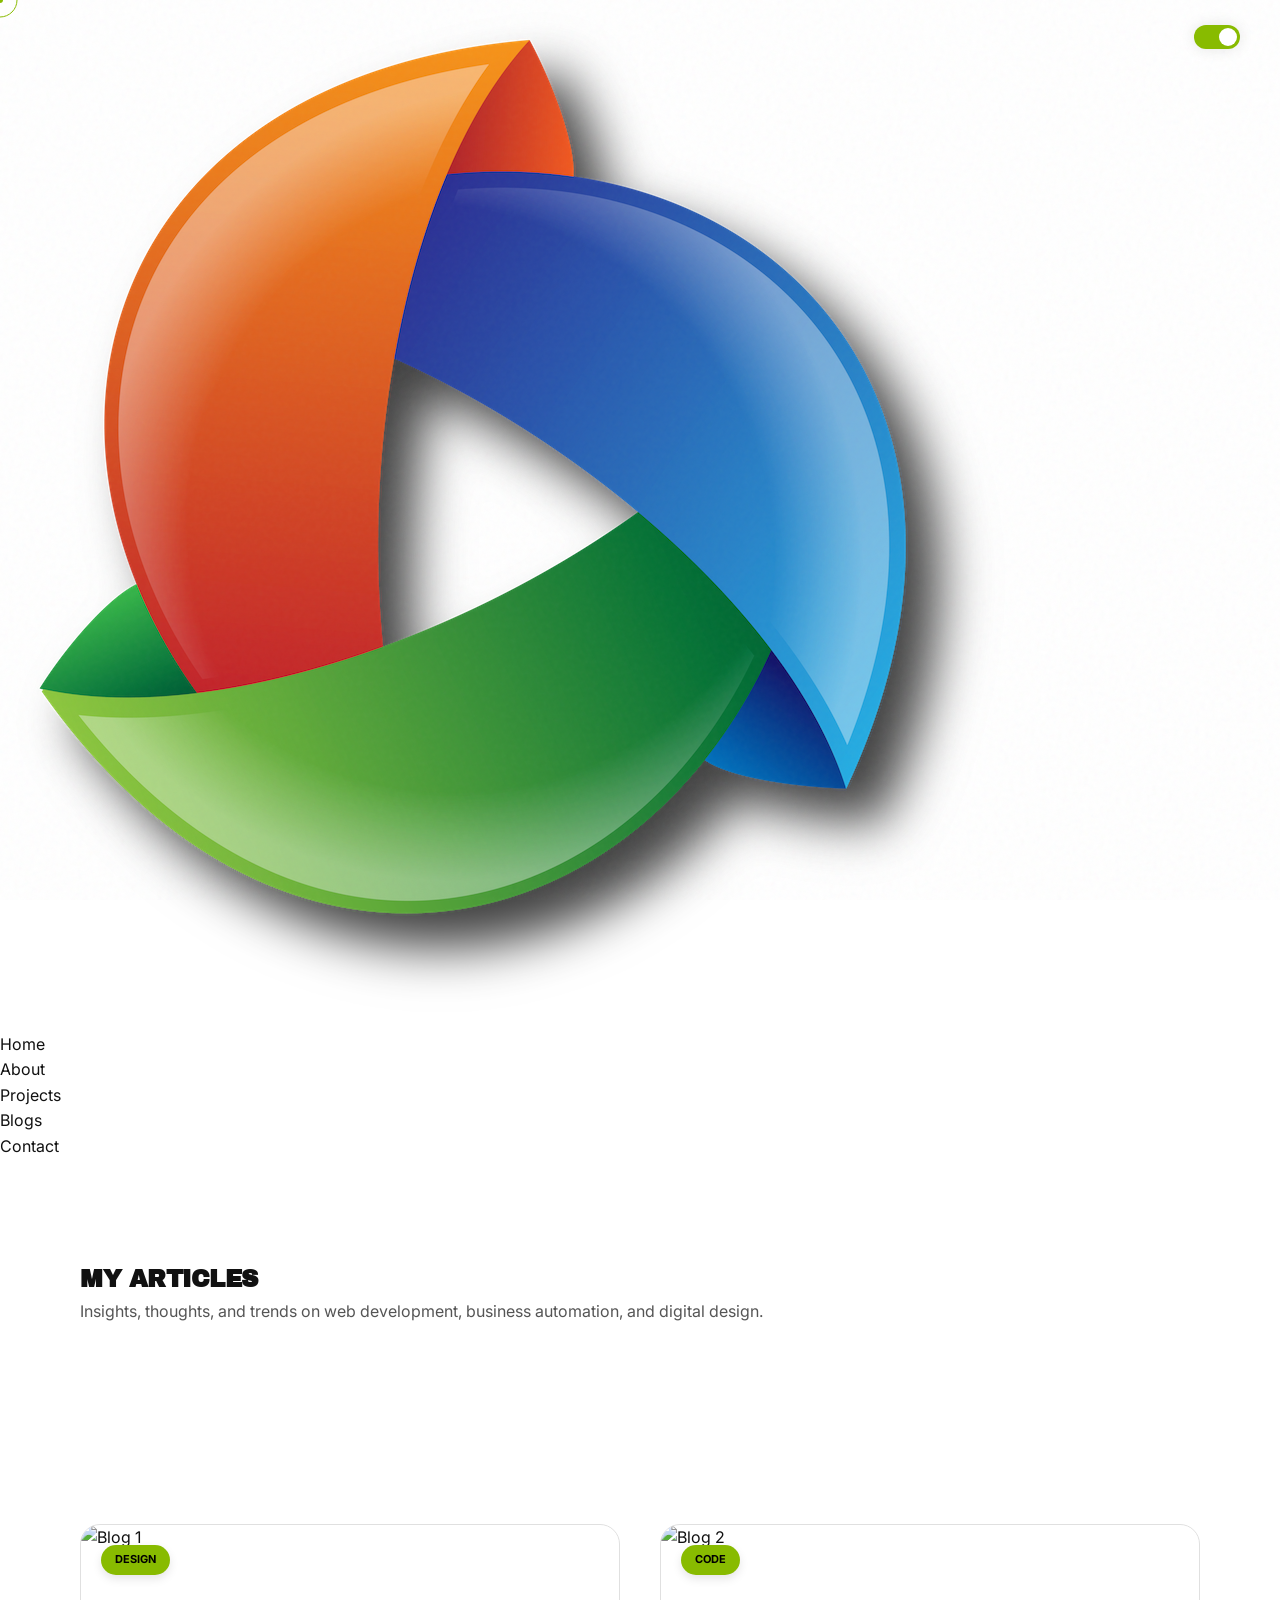
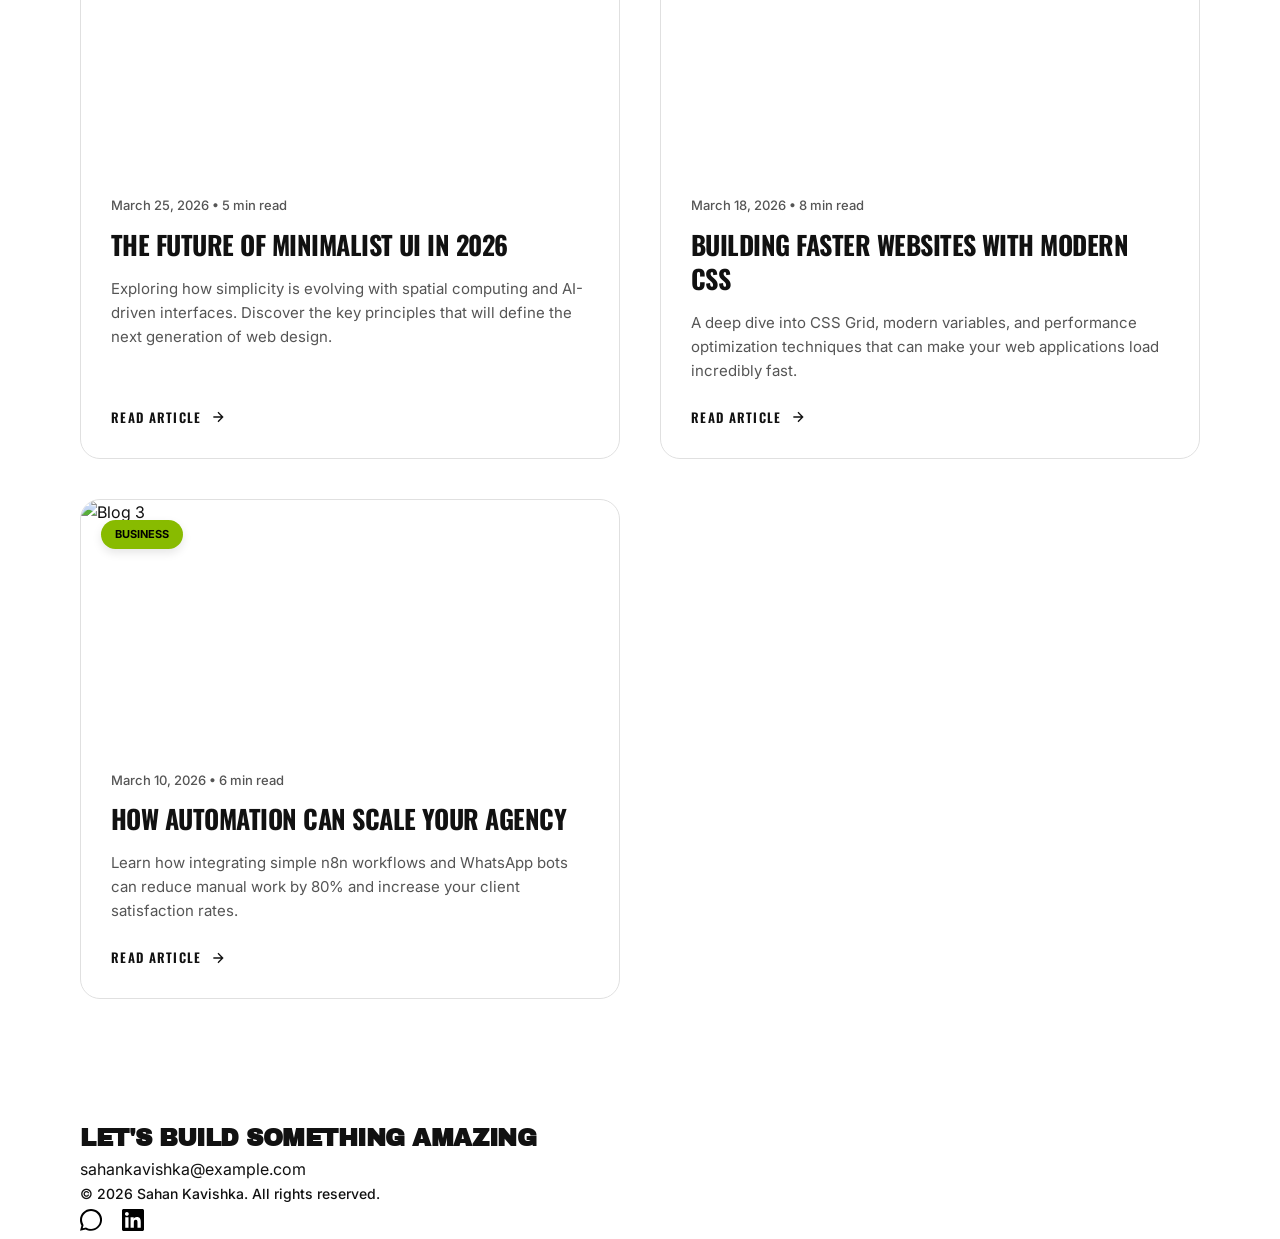
==== commit fb0225d7: "blog.2.0" ====
--- a/blog.html
+++ b/blog.html
@@ -14,6 +14,122 @@
 
   <link rel="stylesheet" href="https://unpkg.com/lenis@1.1.13/dist/lenis.css">
   <link rel="stylesheet" href="style.css" />
+
+  <style>
+    /* ===================================================================
+       12. BLOG PAGE STYLES
+       =================================================================== */
+    .all-blogs { padding-bottom: 120px; }
+
+    .blog-grid {
+      display: grid;
+      grid-template-columns: repeat(auto-fill, minmax(350px, 1fr));
+      gap: 40px;
+    }
+
+    /* 🚨 Blog Card Base (Colors Fixed for Light & Dark Mode) 🚨 */
+    .blog-card {
+      background: transparent;
+      border: 1px solid var(--border);
+      border-radius: 20px;
+      overflow: hidden;
+      transition: all 0.4s ease;
+      display: flex;
+      flex-direction: column;
+    }
+
+    .blog-card:hover {
+      transform: translateY(-10px);
+      box-shadow: 0 20px 40px rgba(0, 0, 0, 0.08);
+      border-color: var(--accent);
+    }
+
+    .blog-img-wrap {
+      position: relative;
+      width: 100%;
+      height: 240px;
+      overflow: hidden;
+    }
+
+    .blog-img-wrap img {
+      width: 100%;
+      height: 100%;
+      object-fit: cover;
+      transition: transform 0.6s ease;
+      opacity: 1 !important; /* Forces image to be fully visible */
+    }
+
+    .blog-card:hover .blog-img-wrap img {
+      transform: scale(1.05);
+    }
+
+    .blog-tag {
+      position: absolute;
+      top: 20px;
+      left: 20px;
+      background: var(--accent);
+      color: #000;
+      font-size: 11px;
+      font-weight: 700;
+      padding: 6px 14px;
+      border-radius: 50px;
+      text-transform: uppercase;
+      z-index: 2;
+      box-shadow: 0 4px 10px rgba(0,0,0,0.1);
+    }
+
+    .blog-info {
+      padding: 30px;
+      display: flex;
+      flex-direction: column;
+      flex-grow: 1;
+    }
+
+    /* 🚨 Text Colors Fixed 🚨 */
+    .blog-meta {
+      font-size: 13px;
+      color: var(--text-secondary);
+      margin-bottom: 12px;
+      font-weight: 500;
+    }
+
+    .blog-title {
+      font-family: 'Oswald', sans-serif;
+      font-size: 26px;
+      color: var(--text-primary) !important; /* Forced to be visible */
+      margin-bottom: 15px;
+      line-height: 1.3;
+    }
+
+    .blog-desc {
+      font-size: 15px;
+      color: var(--text-secondary) !important;
+      line-height: 1.6;
+      margin-bottom: 24px;
+      flex-grow: 1;
+    }
+
+    .read-more {
+      font-size: 13px;
+      font-family: 'Oswald', sans-serif;
+      font-weight: 600;
+      color: var(--text-primary);
+      text-transform: uppercase;
+      letter-spacing: 0.1em;
+      display: inline-flex;
+      align-items: center;
+      gap: 8px;
+      transition: color 0.3s ease;
+    }
+
+    .read-more:hover {
+      color: var(--accent);
+    }
+
+    @media (max-width: 768px) {
+      .blog-grid { grid-template-columns: 1fr; }
+    }
+  </style>
 </head>
 <body class="light-mode">
 
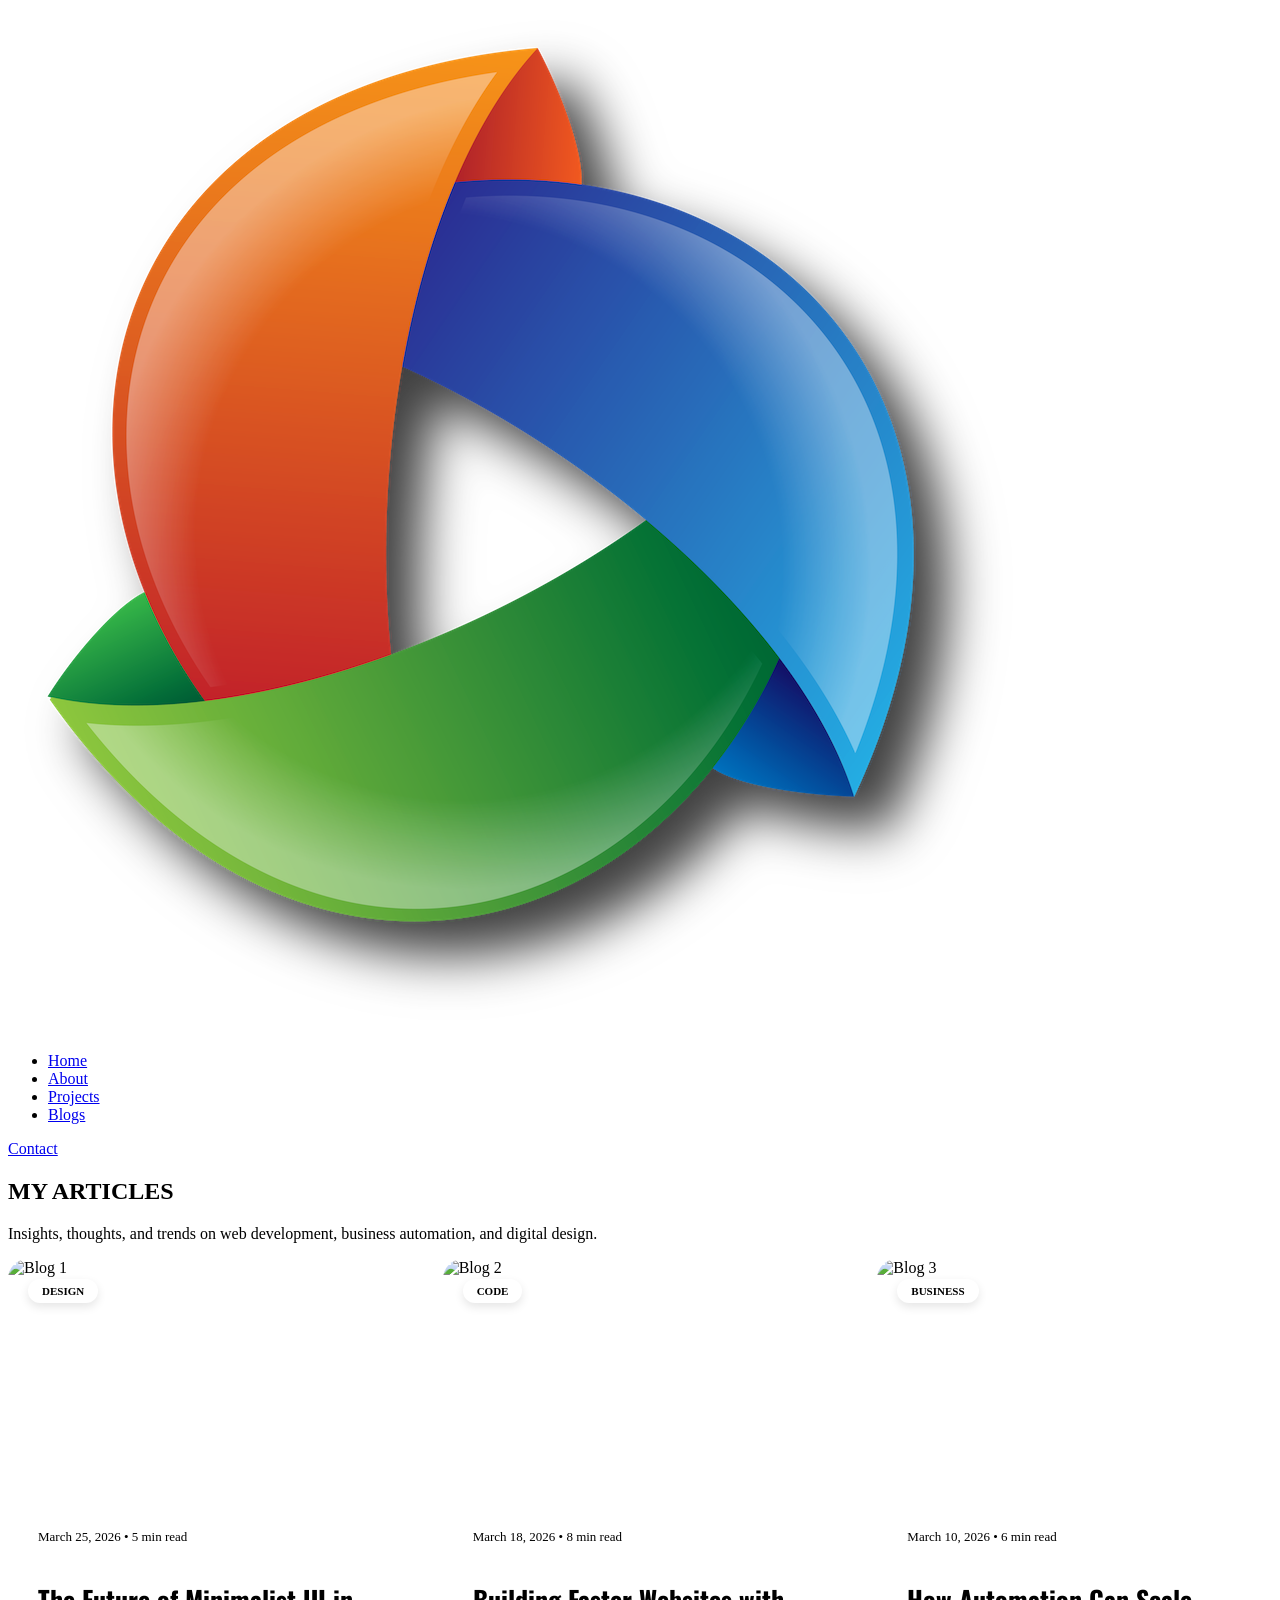
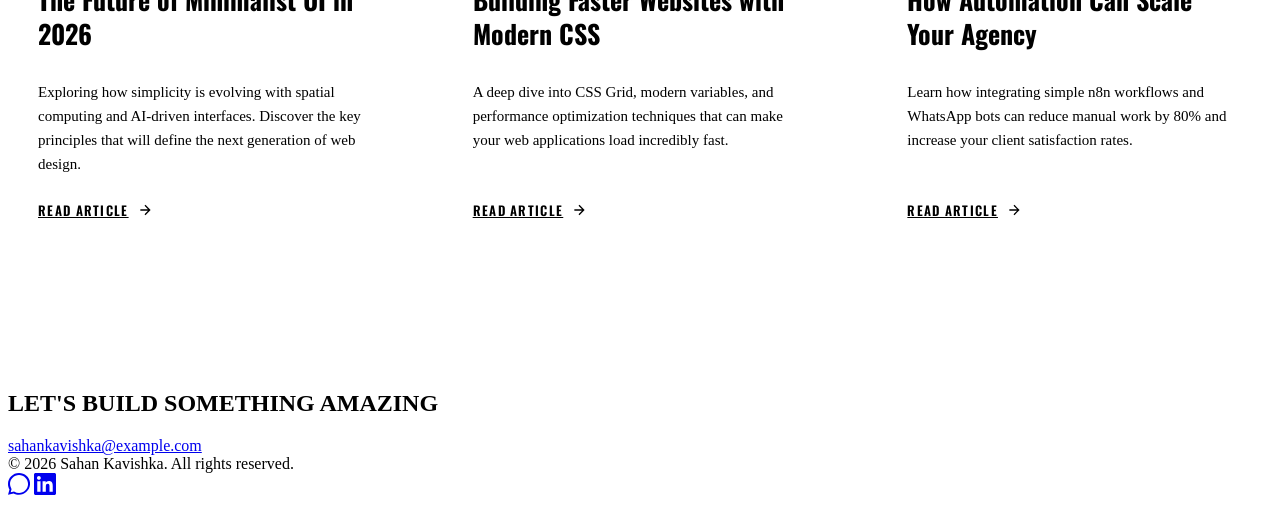
==== commit 2c2c473e: "Update blog.html" ====
--- a/blog.html
+++ b/blog.html
@@ -13,7 +13,6 @@
   <link href="https://fonts.googleapis.com/css2?family=Archivo+Black&family=Inter:wght@400;500;600&family=Plus+Jakarta+Sans:wght@400;500;600;700&family=Oswald:wght@500;600&display=swap" rel="stylesheet" />
 
   <link rel="stylesheet" href="https://unpkg.com/lenis@1.1.13/dist/lenis.css">
-  <link rel="stylesheet" href="style.css" />
 
   <style>
     /* ===================================================================
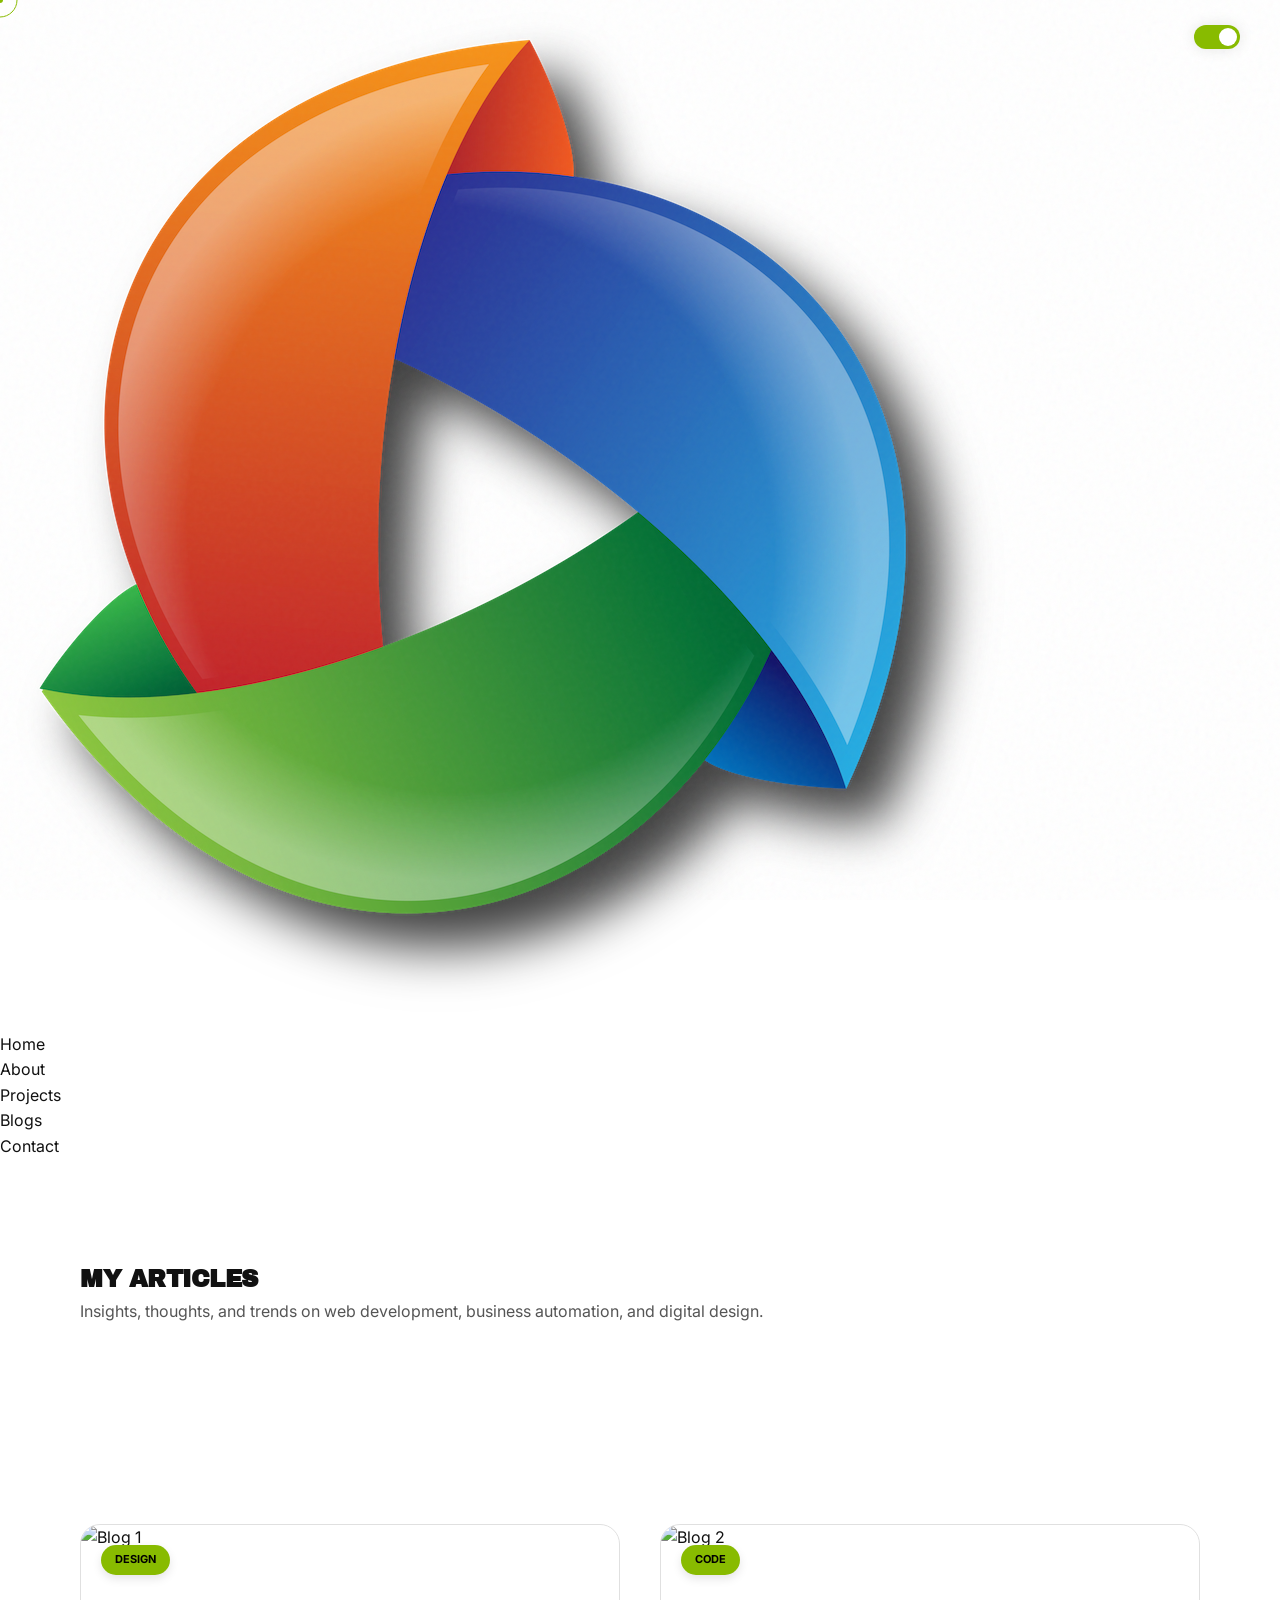
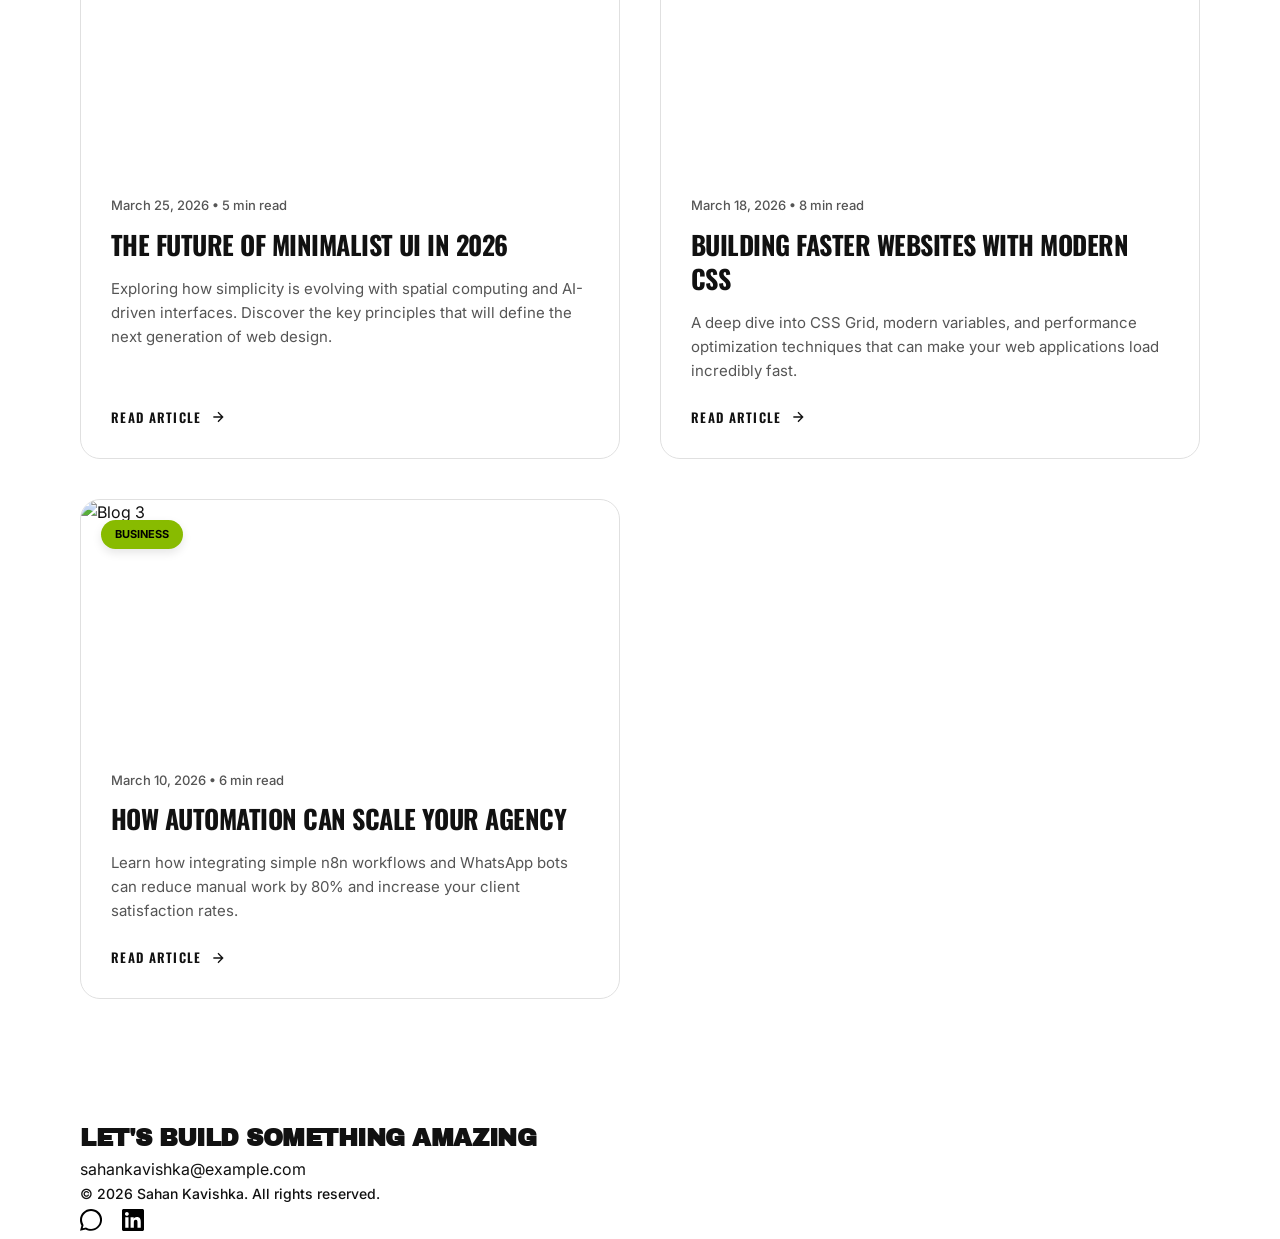
==== commit 7d6f3b69: "Update blog.html" ====
--- a/blog.html
+++ b/blog.html
@@ -12,7 +12,9 @@
   <link rel="preconnect" href="https://fonts.gstatic.com" crossorigin />
   <link href="https://fonts.googleapis.com/css2?family=Archivo+Black&family=Inter:wght@400;500;600&family=Plus+Jakarta+Sans:wght@400;500;600;700&family=Oswald:wght@500;600&display=swap" rel="stylesheet" />
 
-  <link rel="stylesheet" href="https://unpkg.com/lenis@1.1.13/dist/lenis.css">
+  <link rel="stylesheet" href="https://unpkg.com/lenis@1.1.13/dist/lenis.css"> 
+  <link rel="stylesheet" href="style.css" />
+  
 
   <style>
     /* ===================================================================
--- a/style.css
+++ b/style.css
@@ -0,0 +1,780 @@
+/* ===================================================================
+   01. VARIABLES & THEMES
+   =================================================================== */
+:root {
+  --bg: #111111;
+  --bg-secondary: #1A1A1A;
+  --text-primary: #FFFFFF;
+  --text-secondary: #A0A0A0;
+  --accent: #CCFF00;
+  --accent-dark: #AADD00;
+  --border: #2A2A2A;
+  --nav-bg: rgba(10, 10, 10, 0.8);
+  /* 🚨 අලුතින් එකතු කළ Dynamic Colors */
+  --nav-hover-bg: rgba(255, 255, 255, 0.1);
+  --nav-active-bg: rgba(255, 255, 255, 0.15);
+  --input-bg: #262626;
+  --card-dark: #1A1A1A;
+  --radius-full: 999px;
+  --transition: 0.3s cubic-bezier(0.165, 0.84, 0.44, 1);
+  --container-max-width: 1200px;
+}
+
+/* 🚨 Light Mode Variables (100% Fixed) 🚨 */
+body.light-mode {
+  --bg: #FFFFFF;
+  --bg-secondary: #F5F5F5;
+  --text-primary: #111111;
+  --text-secondary: #555555;
+  --accent: #88BB00;
+  --border: #E0E0E0;
+  --nav-bg: rgba(255, 255, 255, 0.8);
+  --nav-hover-bg: rgba(0, 0, 0, 0.05); /* සුදු පසුබිමට කලු Hover එක */
+  --nav-active-bg: rgba(0, 0, 0, 0.1);
+  --input-bg: #F0F0F0;
+  --card-dark: #111111;
+}
+
+/* ===================================================================
+   02. RESET & BASE STYLES
+   =================================================================== */
+*, *::before, *::after {
+  box-sizing: border-box;
+  margin: 0;
+  padding: 0;
+}
+
+html, body {
+  margin: 0;
+  padding: 0;
+  overflow-x: hidden;
+  overscroll-behavior: none;
+  background-color: var(--bg);
+  font-family: 'Inter', sans-serif;
+  color: var(--text-primary);
+  line-height: 1.6;
+  cursor: none !important;
+  transition: background-color 0.4s ease, color 0.4s ease;
+}
+
+a, button, select, input, textarea {
+  cursor: none !important; /* Force custom cursor */
+}
+
+h1, h2, h3, h4, p, span, div { transition: color 0.4s ease; }
+
+h1, h2, h3, h4 {
+  font-family: 'Archivo Black', sans-serif;
+  text-transform: uppercase;
+  letter-spacing: -0.02em;
+  color: var(--text-primary);
+}
+
+a { text-decoration: none; color: inherit; }
+
+.container {
+  max-width: var(--container-max-width);
+  margin: 0 auto;
+  padding: 0 40px;
+}
+
+section {
+  padding: 100px 0;
+  position: relative;
+  z-index: 2;
+}
+
+p {
+  font-size: 16px;
+  line-height: 1.65;
+  color: var(--text-secondary);
+}
+
+/* Background Noise */
+body::before {
+  content: "";
+  position: fixed;
+  top: 0; left: 0; width: 100vw; height: 100vh;
+  background-image: url("data:image/svg+xml,%3Csvg viewBox='0 0 200 200' xmlns='http://www.w3.org/2000/svg'%3E%3Cfilter id='noiseFilter'%3E%3CfeTurbulence type='fractalNoise' baseFrequency='0.85' numOctaves='3' stitchTiles='stitch'/%3E%3C/filter%3E%3Crect width='100%25' height='100%25' filter='url(%23noiseFilter)' opacity='0.04'/%3E%3C/svg%3E");
+  pointer-events: none;
+  z-index: 1;
+}
+
+/* ===================================================================
+   03. CUSTOM CURSOR
+   =================================================================== */
+#cursor {
+  position: fixed;
+  top: 0; left: 0;
+  width: 35px; height: 35px;
+  border: 1.5px solid var(--accent);
+  border-radius: 50%;
+  pointer-events: none;
+  z-index: 999999;
+  opacity: 1;
+  visibility: visible;
+  display: block;
+  transform: translate(-50%, -50%);
+  transition: width 0.3s, height 0.3s, background 0.3s, border-color 0.4s ease;
+}
+
+#cursor-dot {
+  position: fixed;
+  top: 0; left: 0;
+  width: 6px; height: 6px;
+  background: var(--accent);
+  border-radius: 50%;
+  pointer-events: none;
+  z-index: 1000000;
+  opacity: 1;
+  visibility: visible;
+  display: block;
+  transform: translate(-50%, -50%);
+  transition: background-color 0.4s ease;
+}
+
+/* ===================================================================
+   04. THEME TOGGLE
+   =================================================================== */
+.fixed-theme-toggle {
+  position: fixed;
+  top: 25px; 
+  right: 40px; 
+  z-index: 9999; 
+}
+
+.toggle-track {
+  width: 46px; height: 24px;
+  background-color: var(--accent);
+  border-radius: var(--radius-full);
+  cursor: none;
+  box-shadow: 0 0 15px rgba(0, 0, 0, 0.1);
+  position: relative;
+  transition: background-color 0.4s ease;
+}
+
+.toggle-thumb {
+  width: 18px; height: 18px;
+  background-color: #000;
+  border-radius: 50%;
+  position: absolute;
+  top: 3px; left: 3px;
+  transition: transform 0.4s ease, background-color 0.4s ease;
+}
+
+body.light-mode .toggle-thumb { 
+  transform: translateX(22px); 
+  background-color: #FFFFFF; 
+}
+
+@media (max-width: 768px) {
+  .fixed-theme-toggle { top: 20px; right: 20px; }
+}
+
+/* ===================================================================
+   05. COMPACT NAVBAR (FRAMER STYLE)
+   =================================================================== */
+.nav-full, .nav-compact {
+  position: fixed;
+  top: 20px;
+  left: 50%;
+  transform: translateX(-50%);
+  background: var(--nav-bg);
+  backdrop-filter: blur(20px);
+  -webkit-backdrop-filter: blur(20px);
+  border: 1px solid var(--border);
+  border-radius: 100px;
+  display: flex;
+  align-items: center;
+  z-index: 9999;
+  box-shadow: 0 15px 35px rgba(0, 0, 0, 0.1);
+  transition: background-color 0.4s ease, border-color 0.4s ease;
+}
+
+.nav-full { padding: 5px 6px; gap: 12px; }
+
+.nav-avatar {
+  width: 32px; height: 32px;
+  border-radius: 50%;
+  overflow: hidden;
+}
+.nav-avatar img { width: 100%; height: 100%; object-fit: cover; }
+
+.nav-links { display: flex; gap: 4px; }
+.nav-links a {
+  font-family: 'Inter', sans-serif;
+  font-size: 13px;
+  font-weight: 600;
+  color: var(--text-primary);
+  padding: 8px 16px;
+  border-radius: 100px;
+  transition: all 0.3s ease;
+}
+
+/* 🚨 Navbar Hover & Active (Light/Dark Fixed) */
+.nav-links a:hover { background: var(--nav-hover-bg); }
+.nav-links a.active { background: var(--nav-active-bg); }
+
+.nav-contact-btn {
+  background: var(--text-primary);
+  color: var(--bg);
+  font-family: 'Plus Jakarta Sans', sans-serif;
+  font-size: 12.5px;
+  font-weight: 700;
+  padding: 8px 18px;
+  border-radius: 100px;
+  transition: var(--transition);
+  border: none;
+}
+.nav-contact-btn:hover {
+  background: var(--accent);
+  color: #000;
+  transform: scale(1.05) translateY(-1px);
+}
+
+.nav-compact {
+  padding: 5px 14px 5px 6px;
+  gap: 12px;
+  opacity: 0; 
+  pointer-events: none;
+}
+.nav-status {
+  font-size: 12.5px;
+  font-weight: 600;
+  color: var(--text-primary);
+  display: flex;
+  align-items: center;
+  gap: 8px;
+}
+.status-dot {
+  width: 7px; height: 7px;
+  background: var(--accent);
+  border-radius: 50%;
+  box-shadow: 0 0 10px var(--accent);
+}
+
+.mobile-menu-btn {
+  display: none;
+  background: transparent;
+  border: none;
+  color: var(--text-primary);
+  cursor: pointer;
+  padding: 5px;
+  outline: none;
+}
+
+@media (max-width: 768px) {
+  .nav-full {
+    width: auto !important; 
+    padding: 5px 14px 5px 5px !important; 
+    gap: 12px !important;
+    justify-content: center !important;
+  }
+  .desktop-contact { display: none !important; }
+  .mobile-menu-btn { display: flex !important; padding: 0 !important; margin: 0 !important; }
+  
+  .nav-links {
+    position: absolute;
+    top: 60px !important;
+    left: 50% !important; 
+    width: 220px !important; 
+    margin-left: -110px !important; 
+    background: var(--bg-secondary);
+    backdrop-filter: blur(20px);
+    -webkit-backdrop-filter: blur(20px);
+    border: 1px solid var(--border);
+    border-radius: 16px;
+    flex-direction: column;
+    padding: 15px;
+    gap: 8px !important;
+    opacity: 0;
+    visibility: hidden;
+    transform: translateY(-15px);
+    transition: all 0.3s cubic-bezier(0.165, 0.84, 0.44, 1);
+  }
+  .nav-links.active {
+    opacity: 1; visibility: visible; transform: translateY(0);
+  }
+  .nav-links a {
+    width: 100%; text-align: center; padding: 12px !important; font-size: 15px !important; border-radius: 8px !important; background: var(--nav-hover-bg);
+  }
+}
+
+/* ===================================================================
+   06. HERO SECTION
+   =================================================================== */
+.hero { padding-top: 160px; min-height: 95vh; display: flex; flex-direction: column; justify-content: center; z-index: 10; }
+.hero-inner { display: flex; align-items: center; justify-content: center; gap: 50px; max-width: 1400px; margin: 0 auto; }
+.hero-left, .hero-right { display: flex; flex-direction: column; gap: 8px; }
+.hero-left { text-align: right; align-items: flex-end; }
+.hero-right { text-align: left; align-items: flex-start; padding-top: 20px; }
+.hero-name { font-size: 13px; font-weight: 600; letter-spacing: 0.15em; text-transform: uppercase; color: var(--text-secondary); }
+.hero-sub { font-size: 15px; color: var(--text-secondary); line-height: 1.6; max-width: 380px; }
+
+.hero-portrait { width: 25vw; max-width: 320px; height: 60vh; max-height: 380px; position: relative; z-index: 50; }
+
+.hero-hi-badge {
+  position: absolute; bottom: -20px; left: -30px; width: 90px; height: 90px;
+  background-color: var(--accent); color: #000; border-radius: 50%;
+  display: flex; align-items: center; justify-content: center;
+  font-family: 'Inter', sans-serif; font-size: 28px; font-weight: 600;
+  box-shadow: 0 10px 30px rgba(0, 0, 0, 0.1); z-index: 3;
+}
+
+@media (max-width: 992px) {
+  .hero { padding-top: 120px; min-height: 80vh; }
+  .hero-inner { flex-direction: column; gap: 30px; text-align: center; }
+  .hero-left, .hero-right { align-items: center; text-align: center; padding: 0; }
+  .hero-portrait { width: 60vw; height: 45vh; margin: 20px 0; }
+}
+
+/* ===================================================================
+   07. 3D MAGIC FLIP CARD (SHARED)
+   =================================================================== */
+.magic-card { width: 100%; height: 100%; perspective: 1500px; z-index: 1; position: relative; }
+.magic-card-inner { width: 100%; height: 100%; position: relative; transform-style: preserve-3d; border-radius: inherit; }
+.magic-card-front, .magic-card-back {
+  position: absolute; top: 0; left: 0; width: 100%; height: 100%;
+  backface-visibility: hidden; border-radius: 16px; overflow: hidden; box-shadow: 0 25px 50px rgba(0,0,0,0.2);
+}
+.magic-card-front img, .magic-card-back img { width: 100%; height: 100%; object-fit: cover; }
+.magic-card-back { transform: rotateY(180deg); }
+
+#services-dock, #about-dock { background: transparent; border: none; box-shadow: none; width: 100%; max-width: 320px; height: 380px; min-height: 380px; display: block; margin: 0 auto; transform: none; }
+
+/* ===================================================================
+   08. SERVICES SECTION
+   =================================================================== */
+.services-grid { display: grid; grid-template-columns: 1fr 1fr; gap: 50px; align-items: center; }
+.services-heading { font-size: clamp(20px, 5vw, 40px); margin-bottom: 10px; }
+.services-sub { max-width: 380px; margin-bottom: 30px; }
+
+.accordion-list { border-top: 1px solid var(--border); }
+.accordion-item { border-bottom: 1px solid var(--border); position: relative; }
+.accordion-header { display: flex; align-items: center; justify-content: space-between; padding: 20px 0; transition: color 0.3s ease; }
+.acc-title-wrap { display: flex; align-items: center; gap: 16px; }
+.accordion-num { font-family: 'Archivo Black', sans-serif; font-size: 18px; color: var(--text-primary); }
+.accordion-title { font-family: 'Oswald', 'Archivo Black', sans-serif; font-size: 22px; letter-spacing: 0.02em; color: var(--text-primary); }
+.accordion-icon { transition: transform 0.4s var(--transition); color: var(--text-primary); }
+
+.accordion-item.open .accordion-title { color: var(--accent); }
+.accordion-item.open .accordion-icon { transform: rotate(180deg); color: var(--accent); }
+.accordion-body { max-height: 0; overflow: hidden; transition: max-height 0.5s var(--transition); }
+.accordion-body-inner { padding-bottom: 24px; padding-left: 32px; }
+
+.acc-check-list { list-style: none; display: flex; flex-direction: column; gap: 12px; }
+.acc-check-list li { font-size: 15px; display: flex; align-items: center; gap: 12px; color: var(--text-secondary); }
+.check-icon { display: flex; align-items: center; justify-content: center; width: 20px; height: 20px; border-radius: 50%; border: 1.5px solid var(--accent); color: var(--accent); }
+.check-icon svg { width: 12px; height: 12px; }
+
+@media (max-width: 1024px) { .services-grid { grid-template-columns: 1fr; } }
+
+/* ===================================================================
+   09. ABOUT ME SECTION
+   =================================================================== */
+.about-me-grid { display: grid; grid-template-columns: 1fr 1fr; gap: 80px; align-items: center; }
+.about-me-content { max-width: 540px; position: relative; z-index: 2; }
+.about-me-heading { font-family: 'Oswald', sans-serif; font-size: clamp(36px, 6vw, 56px); line-height: 1; margin-bottom: 16px; }
+.about-me-bio { margin-bottom: 40px; }
+
+.about-me-stats { display: flex; gap: 50px; margin-bottom: 40px; flex-wrap: wrap; }
+.stat-box { display: flex; flex-direction: column; }
+.stat-num-wrap { font-family: 'Oswald', sans-serif; font-size: 64px; font-weight: 600; color: var(--accent); line-height: 0.9; margin-bottom: 4px; display: flex; align-items: baseline; }
+.stat-plus { font-size: 40px; font-weight: 500; }
+.stat-label { font-size: 14px; font-weight: 700; color: var(--text-primary); }
+
+.about-me-contact { display: flex; gap: 60px; margin-bottom: 40px; flex-wrap: wrap; }
+.contact-col { display: flex; flex-direction: column; gap: 4px; }
+.contact-label { font-size: 15px; font-weight: 700; color: var(--text-primary); }
+.contact-value { font-size: 15px; color: var(--text-secondary); }
+
+.about-me-footer { display: flex; flex-direction: column; align-items: flex-start; gap: 24px; }
+.about-me-socials { display: flex; gap: 20px; align-items: center; }
+.social-icon-clean { width: 20px; height: 20px; color: var(--text-primary); display: flex; align-items: center; justify-content: center; transition: all 0.3s ease; }
+.social-icon-clean svg { width: 100%; height: 100%; }
+.social-icon-clean:hover { color: var(--accent); transform: translateY(-3px); }
+
+.btn-outline-neon {
+  display: inline-flex; align-items: center; justify-content: center;
+  border: 1px solid var(--accent); color: var(--accent);
+  border-radius: 50px; padding: 12px 32px; font-size: 13px; font-family: 'Oswald', sans-serif;
+  font-weight: 500; letter-spacing: 0.08em; background: transparent; transition: all 0.3s ease;
+}
+.btn-outline-neon:hover { background: var(--accent); color: #000; box-shadow: 0 0 15px rgba(204, 255, 0, 0.3); }
+
+.about-me-image { position: relative; z-index: 2; }
+.about-glow { position: absolute; top: 10%; left: 5%; width: 400px; height: 400px; background: var(--accent); filter: blur(200px); opacity: 0.1; border-radius: 50%; pointer-events: none; z-index: 0; }
+
+@media (max-width: 1024px) {
+  .about-me-grid { grid-template-columns: 1fr; text-align: center; }
+  .about-me-content { margin: 0 auto; align-items: center; }
+  .about-me-stats, .about-me-contact { justify-content: center; }
+  .about-me-footer { align-items: center; }
+}
+
+/* ===================================================================
+   10. PROJECTS SECTION (COMPACT GRID)
+   =================================================================== */
+.projects-top { display: flex; justify-content: center; margin-bottom: 50px; }
+.projects-heading { font-size: clamp(32px, 5vw, 50px); }
+
+.projects-grid { display: grid; grid-template-columns: repeat(3, 1fr); gap: 30px; }
+
+.project-card { display: flex; flex-direction: column; background: transparent; border-radius: 16px; transition: transform 0.6s var(--transition), box-shadow 0.6s var(--transition); }
+
+.project-img-wrap { width: 100%; aspect-ratio: 4 / 3; border-radius: 14px; overflow: hidden; position: relative; border: 1px solid var(--border); transition: border-color 0.4s ease; }
+.project-img-wrap img { width: 100%; height: 100%; object-fit: cover; transition: transform 0.8s ease; }
+
+.project-content { padding: 16px 4px 10px; text-align: left; }
+.project-title { font-family: 'Plus Jakarta Sans', sans-serif; font-size: 18px; font-weight: 600; color: var(--text-primary); margin: 0 0 6px 0; transition: color 0.3s ease; }
+.project-category { font-family: 'Inter', sans-serif; font-size: 12px; color: var(--text-secondary); font-weight: 600; text-transform: uppercase; letter-spacing: 0.1em; }
+
+.project-card:hover { transform: translateY(-8px); box-shadow: 0 15px 40px rgba(0, 0, 0, 0.1); }
+.project-card:hover .project-img-wrap img { transform: scale(1.06); }
+.project-card:hover .project-title { color: var(--accent); }
+
+.projects-bottom { display: flex; justify-content: center; margin-top: 60px; }
+
+@media (max-width: 992px) { .projects-grid { grid-template-columns: repeat(2, 1fr); } }
+@media (max-width: 768px) { .projects-grid { grid-template-columns: 1fr; gap: 40px; } .project-img-wrap { aspect-ratio: 16 / 9; } }
+
+/* ===================================================================
+   11. TESTIMONIALS SECTION (Color Fixed & Masonry Fixed)
+   =================================================================== */
+.testimonials-top { max-width: 600px; margin-bottom: 60px; }
+.testimonials-heading { font-size: clamp(32px, 5vw, 50px); margin-bottom: 15px; }
+
+.testimonials-grid { display: block !important; column-count: 3; column-gap: 24px; }
+
+.testi-card { 
+  /* 🚨 Browser වලට හිස්තැන් තියන්න එපා කියලා බල කරන කෝඩ් 🚨 */
+  break-inside: avoid; 
+  page-break-inside: avoid; 
+  -webkit-column-break-inside: avoid; 
+  
+  margin-bottom: 24px; 
+  height: auto !important; 
+  
+  /* 🚨 Flex වෙනුවට Inline-block දැම්මා (මේකෙන් තමයි අවුල හැදෙන්නේ) 🚨 */
+  display: inline-block !important; 
+  width: 100%; 
+  
+  border-radius: 16px; 
+  padding: 32px; 
+  transition: transform 0.3s ease, background-color 0.4s ease; 
+  border: 1px solid var(--border); 
+}
+
+.testi-card:hover { transform: translateY(-5px); box-shadow: 0 15px 30px rgba(0, 0, 0, 0.1); }
+
+/* 🚨 Fixed Card Colors for Light Mode */
+.dark-card { background-color: var(--card-dark); color: #FFFFFF !important; }
+.dark-card p, .dark-card h4, .dark-card span { color: #FFFFFF !important; }
+
+.white-card { background-color: var(--bg); color: var(--text-primary); }
+.neon-card { background-color: var(--accent); color: #000 !important; border: none; }
+.neon-card p, .neon-card h3, .neon-card h4, .neon-card span { color: #000 !important; }
+
+.stars { color: var(--accent); display: flex; gap: 4px; margin-bottom: 16px; }
+.testi-text { font-size: 15px; margin-bottom: 32px; opacity: 0.9; }
+
+.testi-author { display: flex; align-items: center; gap: 16px; }
+.testi-author img { width: 44px; height: 44px; border-radius: 50%; object-fit: cover; }
+.author-info h4 { font-size: 15px; font-weight: 600; margin: 0; }
+.author-info span { font-size: 13px; opacity: 0.6; }
+
+/* 🚨 Stat Cards ටික මැදට වෙන්න හැදුවා (Flex නැති නිසා) */
+.stat-card-box { text-align: center; }
+.stat-top-text { font-size: 15px; font-weight: 500; margin-bottom: 16px; }
+.stat-huge { font-family: 'Oswald', sans-serif; font-size: 64px; line-height: 1; margin: 0 0 16px 0; }
+.stat-bottom-text { font-size: 14px; font-weight: 500; opacity: 0.8; }
+
+@media (max-width: 1024px) { .testimonials-grid { column-count: 2; } }
+@media (max-width: 768px) { .testimonials-grid { column-count: 1; } }
+/* ===================================================================
+   12. FAQ SECTION
+   =================================================================== */
+.faq-grid { display: grid; grid-template-columns: 1fr 1.2fr; gap: 80px; align-items: start; }
+.faq-left { position: sticky; top: 120px; }
+.faq-heading { font-size: clamp(32px, 5vw, 50px); margin-bottom: 20px; }
+
+.faq-accordion { border-top: 1px solid var(--border); }
+.faq-item { border-bottom: 1px solid var(--border); overflow: hidden; }
+.faq-header { display: flex; justify-content: space-between; align-items: center; padding: 24px 0; cursor: pointer; transition: color 0.3s ease; }
+.faq-title { font-family: 'Oswald', sans-serif; font-size: 18px; font-weight: 500; letter-spacing: 0.02em; transition: color 0.3s ease; color: var(--text-primary); }
+.faq-icon { color: var(--text-secondary); transition: transform 0.4s ease, color 0.3s ease; }
+
+.faq-item:hover .faq-title { color: var(--accent); }
+.faq-item.open .faq-title { color: var(--accent); }
+.faq-item.open .faq-icon { transform: rotate(180deg); color: var(--accent); }
+
+.faq-body { max-height: 0; transition: max-height 0.4s var(--transition); }
+.faq-body-inner { padding-bottom: 24px; padding-right: 40px; }
+.faq-body-inner p { font-size: 15px; }
+
+@media (max-width: 1024px) { .faq-grid { grid-template-columns: 1fr; gap: 60px; } .faq-left { position: relative; top: 0; } }
+
+/* ===================================================================
+   13. PREMIUM CONTACT SECTION (Forms Fixed)
+   =================================================================== */
+.contact-premium { border-top: 1px solid var(--border); }
+.contact-wrapper { display: grid; grid-template-columns: 1fr 1fr; gap: 80px; }
+.contact-huge { font-family: 'Oswald', 'Archivo Black', sans-serif; font-size: clamp(70px, 9vw, 120px); line-height: 0.9; margin: 0 0 20px 0; }
+.contact-desc { margin-bottom: 50px; }
+
+.contact-extras { display: flex; flex-direction: column; gap: 30px; }
+.extra-item { display: flex; flex-direction: column; gap: 5px; }
+.extra-label { font-size: 12px; font-weight: 600; color: var(--text-secondary); letter-spacing: 0.1em; }
+.magnetic-link, .time-display { font-family: 'Oswald', sans-serif; font-size: 22px; color: var(--text-primary); transition: color 0.3s ease; width: fit-content; }
+.magnetic-link:hover { color: var(--accent); }
+
+.screenshot-form { display: flex; flex-direction: column; gap: 25px; width: 100%; margin-top: 10px; }
+.form-row { display: grid; grid-template-columns: 1fr 1fr; gap: 20px; }
+.input-group { display: flex; flex-direction: column; gap: 10px; position: relative; }
+.input-group label { font-family: 'Inter', sans-serif; font-size: 13px; font-weight: 600; color: var(--accent); display: flex; align-items: center; gap: 8px; }
+.neon-dot { width: 8px; height: 8px; background-color: var(--accent); border-radius: 50%; box-shadow: 0 0 10px var(--accent); }
+
+/* 🚨 Fixed Contact Form Colors 🚨 */
+.screenshot-form input, .screenshot-form select, .screenshot-form textarea {
+  width: 100%; background-color: var(--input-bg); border: 1px solid transparent; color: var(--text-primary);
+  font-family: 'Inter', sans-serif; font-size: 15px; padding: 16px 20px; outline: none; transition: all 0.3s ease;
+}
+.screenshot-form input, .screenshot-form select { border-radius: 50px; }
+.screenshot-form textarea { border-radius: 16px; resize: vertical; }
+.screenshot-form input::placeholder, .screenshot-form textarea::placeholder { color: var(--text-secondary); }
+.screenshot-form input:focus, .screenshot-form select:focus, .screenshot-form textarea:focus { border-color: var(--accent); background-color: var(--bg); }
+
+.custom-select { position: relative; }
+.custom-select select { appearance: none; -webkit-appearance: none; cursor: none; }
+.custom-select::after { content: '▼'; font-size: 10px; color: var(--text-primary); position: absolute; right: 20px; top: 50%; transform: translateY(-50%); pointer-events: none; }
+
+.form-submit { margin-top: 10px; }
+.submit-btn { font-family: 'Oswald', sans-serif !important; font-size: 16px !important; padding: 12px 40px !important; cursor: none; }
+
+@media (max-width: 768px) { .form-row { grid-template-columns: 1fr; } .contact-wrapper { grid-template-columns: 1fr; gap: 50px; } }
+
+/* ===================================================================
+   14. NEON FOOTER (Always text black for readability)
+   =================================================================== */
+.footer-neon { background-color: var(--accent); color: #111 !important; padding: 80px 0 40px; position: relative; z-index: 2; margin-bottom: 0 !important; display: block; }
+.footer-neon p, .footer-neon span { color: #111 !important; }
+.footer-top-grid { display: grid; grid-template-columns: repeat(3, 1fr); gap: 40px; margin-bottom: 50px; }
+.footer-block { display: flex; flex-direction: column; gap: 8px; }
+.footer-label { font-size: 14px; color: rgba(0, 0, 0, 0.6) !important; font-weight: 500; }
+.footer-link { font-size: 20px; font-weight: 600; color: #000 !important; transition: opacity 0.3s ease; }
+.footer-link:hover { opacity: 0.6; }
+
+.footer-social-icons { display: flex; gap: 20px; align-items: center; margin-top: 4px; }
+.footer-social-icons a { color: #000 !important; transition: transform 0.3s ease; }
+.footer-social-icons a:hover { transform: translateY(-4px); }
+
+.footer-divider { width: 100%; height: 1px; background-color: rgba(0, 0, 0, 0.2); margin-bottom: 30px; }
+.footer-bottom-flex { display: flex; justify-content: space-between; align-items: center; flex-wrap: wrap; gap: 20px; }
+.footer-copy, .footer-creator { font-size: 14px; font-weight: 500; margin-bottom: 0 !important; }
+.footer-copy a, .footer-creator a { color: #000 !important; text-decoration: underline; text-underline-offset: 4px; transition: opacity 0.3s ease; }
+.footer-copy a:hover, .footer-creator a:hover { opacity: 0.6; }
+.footer-creator { display: flex; align-items: center; gap: 12px; }
+.creator-badge { width: 30px; height: 30px; background-color: #121A2F; color: #fff !important; border-radius: 50%; display: flex; align-items: center; justify-content: center; font-size: 11px; font-weight: 700; }
+.creator-badge span { color: #FF8A00 !important; }
+
+@media (max-width: 900px) { .footer-top-grid { grid-template-columns: 1fr; } .footer-bottom-flex { flex-direction: column; align-items: flex-start; } }
+
+/* ===================================================================
+   15. FINAL LAYOUT & BALANCED GAP FIXES (Desktop & Mobile)
+   =================================================================== */
+.pin-spacer { padding-bottom: 0 !important; margin-bottom: 0 !important; }
+.services-grid { align-items:center !important; }
+#services { padding-bottom: 20px !important; margin-bottom: 0 !important; }
+#services-dock { margin-top: 0 !important; }
+#about { padding-top: 100px !important; padding-bottom: 100px !important; margin-top: 0 !important; }
+.faq { margin-top: 80px !important; }
+
+/* 🚨 Outline Text Light Mode Fix 🚨 */
+.hero-title, .hero-title-right { white-space: nowrap !important; font-size: clamp(30px, 6vw, 65px) !important; }
+.text-outline {
+  white-space: nowrap !important;
+  display: inline-block !important; 
+  -webkit-text-stroke: 1.5px rgba(255, 255, 255, 0.3); 
+  color: transparent !important; 
+  transition: all 0.4s ease;
+}
+body.light-mode .text-outline {
+  -webkit-text-stroke: 2px rgba(0, 0, 0, 0.8);
+}
+
+@media (max-width: 1200px) and (min-width: 993px) {
+  .hero-inner { gap: 4px !important; }
+  .hero-portrait { width: 240px !important; height: 350px !important; }
+}
+
+@media (max-width: 1024px) {
+  .hero-inner { flex-direction: column !important; text-align: center !important; }
+  .hero-left, .hero-right { align-items: center !important; }
+}
+
+@media (max-width: 768px) {
+  #services { padding-bottom: 30px !important; }
+  #about { padding-top: 80px !important; padding-bottom: 60px !important; }
+  .faq { margin-top: 40px !important; }
+
+  .services-main-img, .image-dock-placeholder {
+    width: 75% !important; max-width: 300px !important; height: 380px !important; 
+    margin: 40px auto !important; border-radius: 20px !important; display: block !important;
+    transform: perspective(1000px) rotateX(8deg) rotateY(-12deg) scale(1) !important;
+    box-shadow: -15px 20px 40px rgba(0, 0, 0, 0.1) !important;
+  }
+
+  .image-dock-placeholder {
+    transform: perspective(1000px) rotateX(8deg) rotateY(12deg) scale(1) !important;
+    box-shadow: 15px 20px 40px rgba(0, 0, 0, 0.1) !important;
+  }
+
+  .services-main-img img, .image-dock-placeholder img {
+    width: 100% !important; height: 100% !important; object-fit: cover !important; border-radius: 20px !important;
+  }
+}
+/* ===================================================================
+   🚨 MOBILE CURSOR FIX (Hides Custom Cursor on Phones) 🚨
+   =================================================================== */
+@media (max-width: 768px) {
+  #cursor, #cursor-dot {
+    display: none !important; /* රවුම් දෙකම හංගනවා */
+  }
+  
+  *, html, body, a, button, input, textarea, select {
+    cursor: auto !important; /* බලහත්කාරයෙන් දාලා තිබ්බ "cursor: none" එක අයින් කරනවා */
+  }
+}
+.article-page {
+      padding-top: 140px;
+      padding-bottom: 80px;
+    }
+    
+    .article-header-container {
+      max-width: 800px;
+      margin: 0 auto 40px;
+      text-align: center;
+      padding: 0 20px;
+    }
+    
+    .article-tag {
+      display: inline-block;
+      background: var(--accent);
+      color: #000;
+      font-size: 12px;
+      font-weight: 700;
+      padding: 6px 16px;
+      border-radius: 50px;
+      text-transform: uppercase;
+      margin-bottom: 20px;
+    }
+    
+    .article-main-title {
+      font-family: 'Oswald', sans-serif;
+      font-size: clamp(36px, 6vw, 56px);
+      color: var(--text-primary);
+      margin-bottom: 30px;
+      line-height: 1.2;
+    }
+    
+    .article-meta {
+      display: flex;
+      align-items: center;
+      justify-content: center;
+      gap: 15px;
+    }
+    
+    .article-meta img {
+      width: 50px;
+      height: 50px;
+      border-radius: 50%;
+      object-fit: cover;
+    }
+    
+    .article-author-info {
+      text-align: left;
+      display: flex;
+      flex-direction: column;
+    }
+    
+    .article-author-info strong {
+      font-size: 16px;
+      color: var(--text-primary);
+      font-weight: 600;
+    }
+    
+    .article-author-info span {
+      font-size: 14px;
+      color: var(--text-secondary);
+    }
+
+    .article-hero-img {
+      max-width: 1000px;
+      margin: 0 auto 60px;
+      padding: 0 20px;
+    }
+    
+    .article-hero-img img {
+      width: 100%;
+      height: auto;
+      max-height: 500px;
+      object-fit: cover;
+      border-radius: 20px;
+    }
+
+    /* 🚨 Reading Content Styles 🚨 */
+    .article-content {
+      max-width: 760px;
+      margin: 0 auto;
+      padding: 0 20px;
+      font-size: 18px; /* Larget text for easy reading */
+      line-height: 1.8;
+      color: var(--text-secondary);
+    }
+    
+    .article-content p {
+      margin-bottom: 24px;
+    }
+    
+    .article-content h2 {
+      font-family: 'Oswald', sans-serif;
+      font-size: 32px;
+      color: var(--text-primary);
+      margin: 50px 0 20px;
+    }
+
+    .article-content h3 {
+      font-family: 'Oswald', sans-serif;
+      font-size: 24px;
+      color: var(--text-primary);
+      margin: 40px 0 15px;
+    }
+    
+    .article-content blockquote {
+      border-left: 4px solid var(--accent);
+      padding: 20px 0 20px 24px;
+      font-size: 22px;
+      font-style: italic;
+      margin: 40px 0;
+      color: var(--text-primary);
+      background: rgba(204, 255, 0, 0.05); /* Very subtle accent background */
+      border-radius: 0 12px 12px 0;
+    }
+    
+    .article-content ul {
+      margin-bottom: 24px;
+      padding-left: 20px;
+    }
+    
+    .article-content li {
+      margin-bottom: 12px;
+    }
+
+    .article-footer {
+      max-width: 800px;
+      margin: 60px auto 0;
+      padding: 40px 20px 0;
+      border-top: 1px solid var(--border);
+      display: flex;
+      justify-content: center;
+    }
